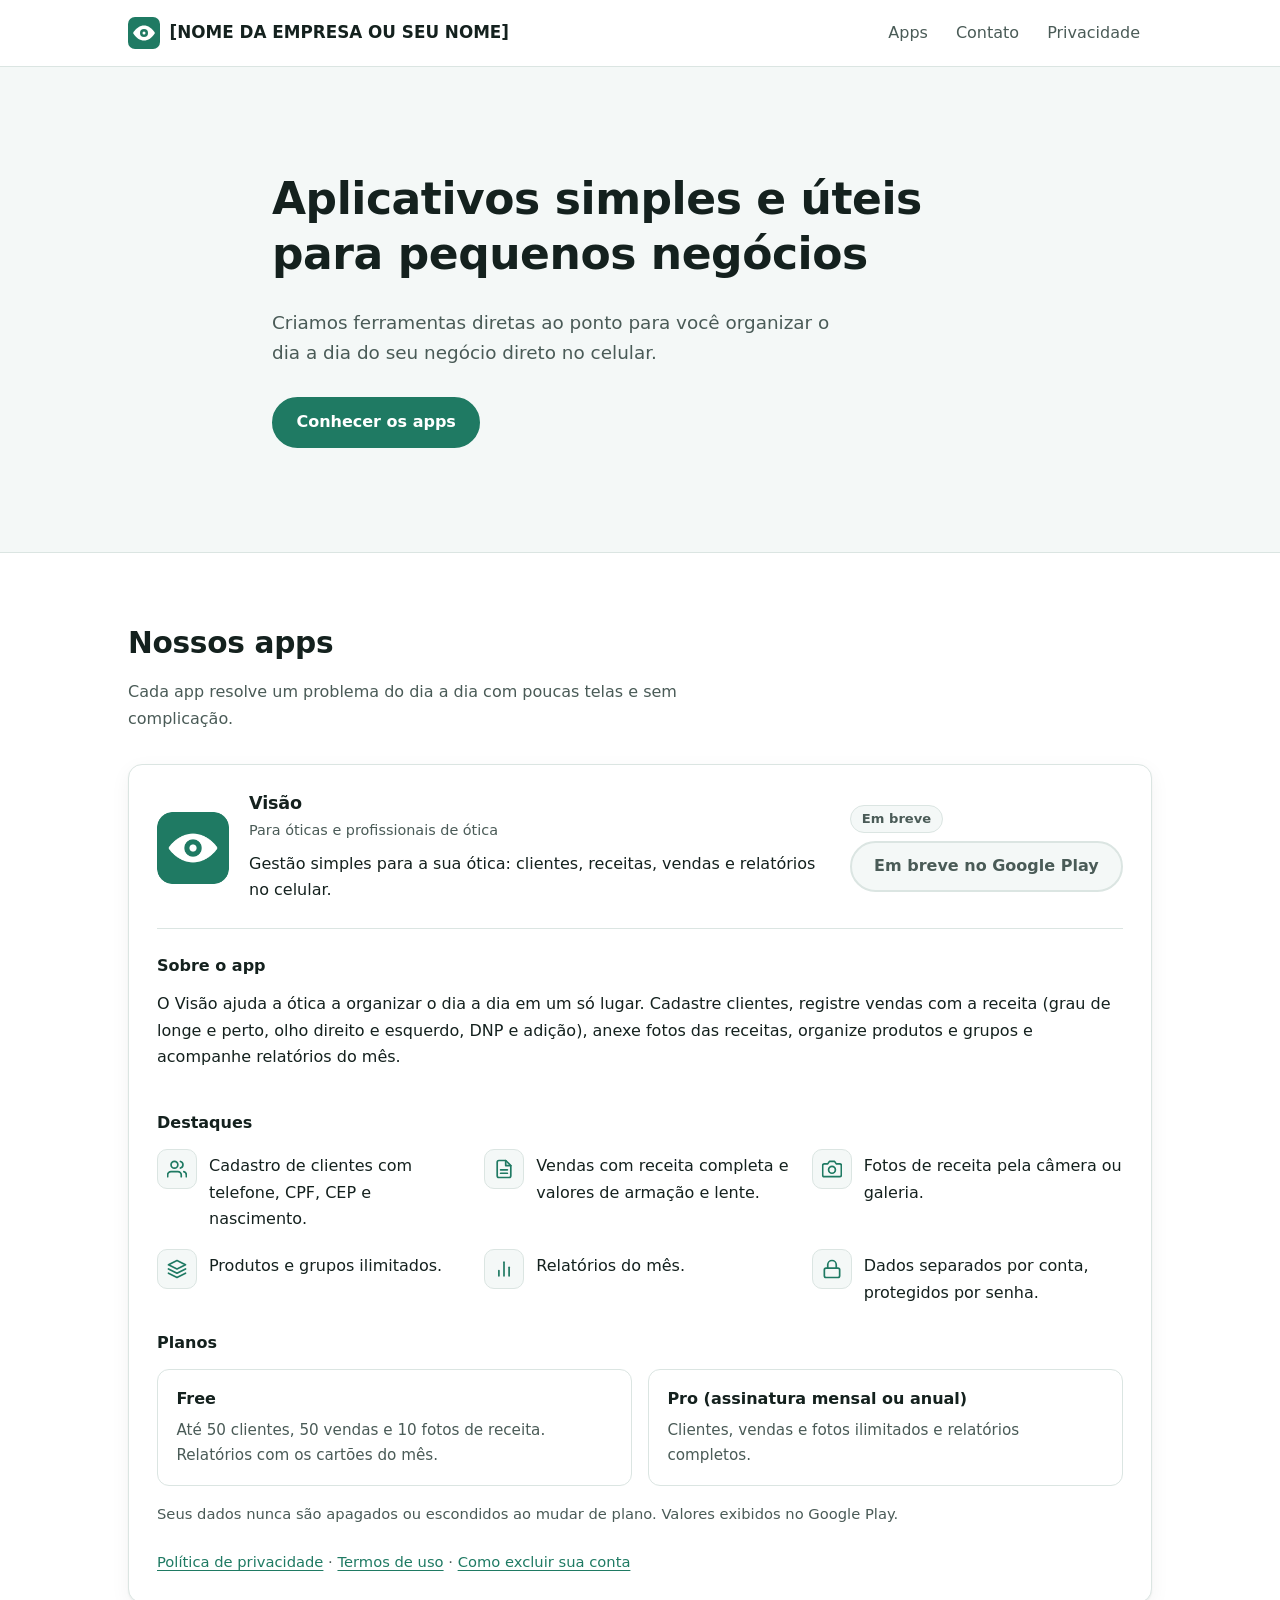
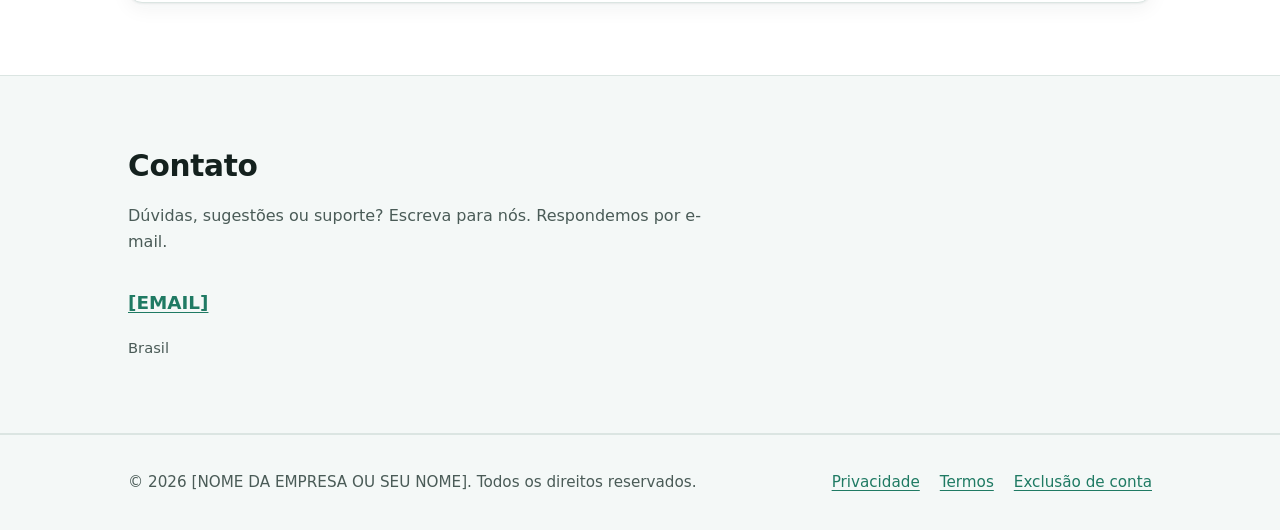
==== index.html @ 9fc9047a "Site inicial do desenvolvedor (GitHub Pages)" ====
<!DOCTYPE html>
<html lang="pt-BR">
<head>
  <meta charset="utf-8">
  <meta name="viewport" content="width=device-width, initial-scale=1">
  <title>[NOME DA EMPRESA OU SEU NOME] – Aplicativos simples e úteis para pequenos negócios</title>
  <meta name="description" content="Aplicativos simples e úteis para pequenos negócios. Conheça o Visão, app de gestão para óticas: clientes, receitas, vendas e relatórios no celular.">
  <meta name="theme-color" content="#1f7a63">
  <link rel="icon" href="img/favicon.svg" type="image/svg+xml">
  <link rel="stylesheet" href="style.css">

  <meta property="og:type" content="website">
  <meta property="og:locale" content="pt_BR">
  <meta property="og:site_name" content="[NOME DA EMPRESA OU SEU NOME]">
  <meta property="og:title" content="[NOME DA EMPRESA OU SEU NOME] – Aplicativos simples e úteis para pequenos negócios">
  <meta property="og:description" content="Conheça o Visão, app de gestão para óticas: clientes, receitas, vendas e relatórios no celular.">
  <!-- Opcional: og:image e og:url exigem URL absoluta (ex.: https://USUARIO.github.io/REPO/img/icone-visao.png).
  <meta property="og:image" content="https://USUARIO.github.io/REPO/img/icone-visao.png">
  <meta property="og:url" content="https://USUARIO.github.io/REPO/">
  -->
</head>
<body>
  <a class="skip-link" href="#conteudo">Ir para o conteúdo</a>

  <header class="site-header">
    <div class="container">
      <a class="brand" href="index.html">
        <img src="img/favicon.svg" alt="" width="32" height="32">
        <span>[NOME DA EMPRESA OU SEU NOME]</span>
      </a>
      <nav class="site-nav" aria-label="Principal">
        <ul>
          <li><a href="#apps">Apps</a></li>
          <li><a href="#contato">Contato</a></li>
          <li><a href="privacy.html">Privacidade</a></li>
        </ul>
      </nav>
    </div>
  </header>

  <main id="conteudo">
    <section class="hero" aria-labelledby="titulo-hero">
      <div class="container">
        <h1 id="titulo-hero">Aplicativos simples e úteis para pequenos negócios</h1>
        <p>Criamos ferramentas diretas ao ponto para você organizar o dia a dia do seu negócio direto no celular.</p>
        <a class="btn" href="#apps">Conhecer os apps</a>
      </div>
    </section>

    <section class="secao" id="apps" aria-labelledby="titulo-apps">
      <div class="container">
        <h2 id="titulo-apps">Nossos apps</h2>
        <p class="secao__intro">Cada app resolve um problema do dia a dia com poucas telas e sem complicação.</p>

        <div class="apps-grid">

          <!-- ============================ APP: VISÃO ============================ -->
          <article class="app-card app-card--destaque" id="visao" aria-labelledby="visao-nome">
            <div class="app-card__topo">
              <img class="app-card__icone" src="img/icone-visao.png" alt="Ícone do app Visão" width="72" height="72">
              <div class="app-card__texto">
                <h3 class="app-card__nome" id="visao-nome">Visão</h3>
                <p class="app-card__publico">Para óticas e profissionais de ótica</p>
                <p class="app-card__curta">Gestão simples para a sua ótica: clientes, receitas, vendas e relatórios no celular.</p>
              </div>
              <div class="app-card__acoes">
                <!-- STATUS: troque "Em breve" por "Disponível" e use o botão ativo abaixo. -->
                <span class="badge">Em breve</span>
                <!-- Botão desabilitado (status "Em breve"): -->
                <button class="btn" type="button" disabled aria-disabled="true">Em breve no Google Play</button>
                <!-- Botão ativo (status "Disponível"): apague o <button> acima e use este, trocando a URL.
                <a class="btn" href="[URL DO GOOGLE PLAY]" rel="noopener">Baixar no Google Play</a>
                -->
              </div>
            </div>

            <!-- Bloco expandido: opcional para outros apps -->
            <div class="app-card__mais">
              <div>
                <h4>Sobre o app</h4>
                <p>O Visão ajuda a ótica a organizar o dia a dia em um só lugar. Cadastre clientes, registre vendas com a receita (grau de longe e perto, olho direito e esquerdo, DNP e adição), anexe fotos das receitas, organize produtos e grupos e acompanhe relatórios do mês.</p>
              </div>

              <div>
                <h4>Destaques</h4>
                <ul class="destaques">
                  <li>
                    <svg class="destaques__icone" viewBox="0 0 24 24" aria-hidden="true"><path d="M17 21v-2a4 4 0 0 0-4-4H5a4 4 0 0 0-4 4v2"/><circle cx="9" cy="7" r="4"/><path d="M23 21v-2a4 4 0 0 0-3-3.87"/><path d="M16 3.13a4 4 0 0 1 0 7.75"/></svg>
                    <span>Cadastro de clientes com telefone, CPF, CEP e nascimento.</span>
                  </li>
                  <li>
                    <svg class="destaques__icone" viewBox="0 0 24 24" aria-hidden="true"><path d="M14 2H6a2 2 0 0 0-2 2v16a2 2 0 0 0 2 2h12a2 2 0 0 0 2-2V8z"/><polyline points="14 2 14 8 20 8"/><line x1="16" y1="13" x2="8" y2="13"/><line x1="16" y1="17" x2="8" y2="17"/></svg>
                    <span>Vendas com receita completa e valores de armação e lente.</span>
                  </li>
                  <li>
                    <svg class="destaques__icone" viewBox="0 0 24 24" aria-hidden="true"><path d="M23 19a2 2 0 0 1-2 2H3a2 2 0 0 1-2-2V8a2 2 0 0 1 2-2h4l2-3h6l2 3h4a2 2 0 0 1 2 2z"/><circle cx="12" cy="13" r="4"/></svg>
                    <span>Fotos de receita pela câmera ou galeria.</span>
                  </li>
                  <li>
                    <svg class="destaques__icone" viewBox="0 0 24 24" aria-hidden="true"><polygon points="12 2 2 7 12 12 22 7 12 2"/><polyline points="2 17 12 22 22 17"/><polyline points="2 12 12 17 22 12"/></svg>
                    <span>Produtos e grupos ilimitados.</span>
                  </li>
                  <li>
                    <svg class="destaques__icone" viewBox="0 0 24 24" aria-hidden="true"><line x1="18" y1="20" x2="18" y2="10"/><line x1="12" y1="20" x2="12" y2="4"/><line x1="6" y1="20" x2="6" y2="14"/></svg>
                    <span>Relatórios do mês.</span>
                  </li>
                  <li>
                    <svg class="destaques__icone" viewBox="0 0 24 24" aria-hidden="true"><rect x="3" y="11" width="18" height="11" rx="2" ry="2"/><path d="M7 11V7a5 5 0 0 1 10 0v4"/></svg>
                    <span>Dados separados por conta, protegidos por senha.</span>
                  </li>
                </ul>
              </div>

              <div>
                <h4>Planos</h4>
                <div class="planos">
                  <div class="plano">
                    <h5>Free</h5>
                    <p>Até 50 clientes, 50 vendas e 10 fotos de receita. Relatórios com os cartões do mês.</p>
                  </div>
                  <div class="plano">
                    <h5>Pro (assinatura mensal ou anual)</h5>
                    <p>Clientes, vendas e fotos ilimitados e relatórios completos.</p>
                  </div>
                </div>
                <p class="nota">Seus dados nunca são apagados ou escondidos ao mudar de plano. Valores exibidos no Google Play.</p>
              </div>

              <p class="nota nota--solta">
                <a href="privacy.html">Política de privacidade</a> ·
                <a href="termos.html">Termos de uso</a> ·
                <a href="excluir-conta.html">Como excluir sua conta</a>
              </p>
            </div>
          </article>
          <!-- ========================== FIM DO APP: VISÃO ========================== -->

          <!-- ======================= MODELO PARA UM NOVO APP =======================
          Copie este bloco para dentro de <div class="apps-grid">, depois do cartão anterior.
          Remova "app-card--destaque" para que ele ocupe meia largura no desktop.
          Troque o id (ex.: "novoapp"), o ícone em img/, os textos e o link do Google Play.

          <article class="app-card" id="novoapp" aria-labelledby="novoapp-nome">
            <div class="app-card__topo">
              <img class="app-card__icone" src="img/icone-novoapp.png" alt="Ícone do app NOME" width="72" height="72">
              <div class="app-card__texto">
                <h3 class="app-card__nome" id="novoapp-nome">NOME DO APP</h3>
                <p class="app-card__publico">Para QUEM</p>
                <p class="app-card__curta">Descrição curta em uma linha.</p>
              </div>
              <div class="app-card__acoes">
                <a class="btn" href="[URL DO GOOGLE PLAY]" rel="noopener">Baixar no Google Play</a>
              </div>
            </div>
          </article>
          ===================================================================== -->

        </div>
      </div>
    </section>

    <section class="secao contato" id="contato" aria-labelledby="titulo-contato">
      <div class="container">
        <h2 id="titulo-contato">Contato</h2>
        <p class="secao__intro">Dúvidas, sugestões ou suporte? Escreva para nós. Respondemos por e-mail.</p>
        <p class="contato__email"><a href="mailto:[EMAIL]">[EMAIL]</a></p>
        <p class="nota">Brasil</p>
      </div>
    </section>
  </main>

  <footer class="site-footer">
    <div class="container">
      <p>&copy; 2026 [NOME DA EMPRESA OU SEU NOME]. Todos os direitos reservados.</p>
      <nav aria-label="Rodapé">
        <ul>
          <li><a href="privacy.html">Privacidade</a></li>
          <li><a href="termos.html">Termos</a></li>
          <li><a href="excluir-conta.html">Exclusão de conta</a></li>
        </ul>
      </nav>
    </div>
  </footer>
</body>
</html>
---- style.css ----
/* ==========================================================================
   Estilos do site. Sem dependências externas. Mobile-first.
   Para trocar a cor principal, altere --cor-principal (e as variantes do
   modo escuro mais abaixo).
   ========================================================================== */

:root {
  color-scheme: light dark;

  --cor-principal: #1f7a63;
  --cor-principal-hover: #17604d;
  --cor-sobre-principal: #ffffff;
  --cor-link: #1f7a63;

  --fundo: #ffffff;
  --fundo-suave: #f4f8f7;
  --superficie: #ffffff;
  --texto: #14211e;
  --texto-suave: #4a5b57;
  --borda: #dbe5e2;
  --destaque-preencher: #fff2b3;
  --texto-preencher: #4a3b00;

  --raio: 14px;
  --sombra: 0 1px 2px rgba(20, 33, 30, 0.06), 0 6px 20px rgba(20, 33, 30, 0.05);
  --largura: 68rem;
  --largura-texto: 46rem;

  --fonte: system-ui, -apple-system, "Segoe UI", Roboto, "Helvetica Neue", Arial,
    "Noto Sans", sans-serif;
}

@media (prefers-color-scheme: dark) {
  :root {
    --cor-principal: #4fc3a1;
    --cor-principal-hover: #70d4b6;
    --cor-sobre-principal: #06231b;
    --cor-link: #6fd3b5;

    --fundo: #0e1513;
    --fundo-suave: #121c19;
    --superficie: #16211e;
    --texto: #e6efec;
    --texto-suave: #a9bab5;
    --borda: #263632;
    --destaque-preencher: #4a3d00;
    --texto-preencher: #ffe9a0;

    --sombra: 0 1px 2px rgba(0, 0, 0, 0.4);
  }
}

/* ---------- Base ---------- */

*,
*::before,
*::after {
  box-sizing: border-box;
}

html {
  scroll-behavior: smooth;
  scroll-padding-top: 1rem;
  -webkit-text-size-adjust: 100%;
}

@media (prefers-reduced-motion: reduce) {
  html {
    scroll-behavior: auto;
  }
  * {
    transition: none !important;
  }
}

body {
  margin: 0;
  font-family: var(--fonte);
  font-size: 1rem;
  line-height: 1.65;
  color: var(--texto);
  background: var(--fundo);
  display: flex;
  flex-direction: column;
  min-height: 100vh;
}

main {
  flex: 1 0 auto;
}

img,
svg {
  max-width: 100%;
  display: block;
}

h1,
h2,
h3 {
  line-height: 1.25;
  margin: 0 0 0.6em;
  letter-spacing: -0.01em;
}

h1 {
  font-size: clamp(1.75rem, 5vw + 0.5rem, 2.75rem);
}

h2 {
  font-size: clamp(1.35rem, 2.5vw + 0.8rem, 1.85rem);
}

h3 {
  font-size: 1.1rem;
}

p {
  margin: 0 0 1em;
}

a {
  color: var(--cor-link);
  text-underline-offset: 0.18em;
}

a:hover {
  text-decoration-thickness: 2px;
}

:focus-visible {
  outline: 3px solid var(--cor-principal);
  outline-offset: 3px;
  border-radius: 4px;
}

.skip-link {
  position: absolute;
  left: 0.5rem;
  top: -4rem;
  background: var(--cor-principal);
  color: var(--cor-sobre-principal);
  padding: 0.6rem 1rem;
  border-radius: 8px;
  z-index: 10;
  font-weight: 600;
}

.skip-link:focus {
  top: 0.5rem;
}

.container {
  width: 100%;
  max-width: var(--largura);
  margin-inline: auto;
  padding-inline: 1.25rem;
}

.container--texto {
  max-width: var(--largura-texto);
}

/* Marcadores de campos a preencher (remova ao finalizar) */
mark.preencher {
  background: var(--destaque-preencher);
  color: var(--texto-preencher);
  padding: 0 0.25em;
  border-radius: 4px;
}

/* ---------- Cabeçalho ---------- */

.site-header {
  border-bottom: 1px solid var(--borda);
  background: var(--fundo);
}

.site-header .container {
  display: flex;
  flex-wrap: wrap;
  align-items: center;
  justify-content: space-between;
  gap: 0.25rem 1.5rem;
  padding-block: 0.75rem;
}

.brand {
  display: inline-flex;
  align-items: center;
  gap: 0.6rem;
  font-weight: 700;
  font-size: 1.05rem;
  color: var(--texto);
  text-decoration: none;
  overflow-wrap: anywhere;
}

.brand img {
  width: 2rem;
  height: 2rem;
  flex: none;
}

.site-nav ul {
  display: flex;
  flex-wrap: wrap;
  gap: 0.25rem;
  list-style: none;
  margin: 0;
  padding: 0;
}

.site-nav a {
  display: inline-block;
  padding: 0.5rem 0.75rem;
  border-radius: 8px;
  color: var(--texto-suave);
  text-decoration: none;
  font-weight: 500;
}

.site-nav a:hover,
.site-nav a[aria-current="page"] {
  color: var(--texto);
  background: var(--fundo-suave);
}

/* ---------- Botões ---------- */

.btn {
  display: inline-flex;
  align-items: center;
  justify-content: center;
  gap: 0.5rem;
  min-height: 2.9rem;
  padding: 0.65rem 1.4rem;
  border: 2px solid var(--cor-principal);
  border-radius: 999px;
  background: var(--cor-principal);
  color: var(--cor-sobre-principal);
  font: inherit;
  font-weight: 600;
  text-decoration: none;
  cursor: pointer;
  transition: background-color 0.15s, border-color 0.15s;
}

.btn:hover {
  background: var(--cor-principal-hover);
  border-color: var(--cor-principal-hover);
}

.btn--secundario {
  background: transparent;
  color: var(--cor-link);
}

.btn--secundario:hover {
  background: var(--fundo-suave);
  color: var(--cor-link);
}

.btn[aria-disabled="true"],
.btn:disabled {
  background: var(--fundo-suave);
  border-color: var(--borda);
  color: var(--texto-suave);
  cursor: not-allowed;
}

.btn[aria-disabled="true"]:hover,
.btn:disabled:hover {
  background: var(--fundo-suave);
  border-color: var(--borda);
}

/* ---------- Hero ---------- */

.hero {
  background: var(--fundo-suave);
  border-bottom: 1px solid var(--borda);
  padding-block: clamp(3rem, 10vw, 6.5rem);
}

.hero .container {
  max-width: 50rem;
}

.hero p {
  font-size: 1.15rem;
  color: var(--texto-suave);
  max-width: 36rem;
  margin-bottom: 1.75rem;
}

/* ---------- Seções ---------- */

.secao {
  padding-block: clamp(2.5rem, 7vw, 4.5rem);
}

.secao__intro {
  color: var(--texto-suave);
  max-width: 38rem;
  margin-bottom: 2rem;
}

/* ---------- Cartões de apps ---------- */
/* Para adicionar outro app: duplique o bloco <article class="app-card">
   (há um modelo comentado em index.html). */

.apps-grid {
  display: grid;
  gap: 1.5rem;
  grid-template-columns: 1fr;
}

.app-card {
  background: var(--superficie);
  border: 1px solid var(--borda);
  border-radius: var(--raio);
  box-shadow: var(--sombra);
  padding: 1.25rem;
  display: flex;
  flex-direction: column;
  gap: 1.5rem;
}

.app-card--destaque {
  grid-column: 1 / -1;
}

.app-card__topo {
  display: flex;
  flex-direction: column;
  gap: 1rem;
}

.app-card__icone {
  width: 4.5rem;
  height: 4.5rem;
  border-radius: 20%;
  flex: none;
}

.app-card__nome {
  margin-bottom: 0.25rem;
}

.app-card__publico {
  margin: 0 0 0.5rem;
  font-size: 0.9rem;
  color: var(--texto-suave);
}

.app-card__curta {
  margin: 0;
}

.app-card__acoes {
  display: flex;
  flex-direction: column;
  align-items: stretch;
  gap: 0.5rem;
}

.badge {
  display: inline-block;
  align-self: flex-start;
  padding: 0.15rem 0.7rem;
  border-radius: 999px;
  border: 1px solid var(--borda);
  background: var(--fundo-suave);
  color: var(--texto-suave);
  font-size: 0.82rem;
  font-weight: 600;
}

.badge--ok {
  border-color: var(--cor-principal);
  color: var(--cor-link);
}

.app-card__mais {
  border-top: 1px solid var(--borda);
  padding-top: 1.5rem;
  display: grid;
  gap: 1.5rem;
}

.app-card__mais h4 {
  margin: 0 0 0.75rem;
  font-size: 1rem;
}

.destaques {
  list-style: none;
  margin: 0;
  padding: 0;
  display: grid;
  gap: 1rem;
  grid-template-columns: 1fr;
}

.destaques li {
  display: flex;
  gap: 0.75rem;
  align-items: flex-start;
}

.destaques__icone {
  flex: none;
  width: 2.5rem;
  height: 2.5rem;
  padding: 0.55rem;
  border-radius: 10px;
  background: var(--fundo-suave);
  border: 1px solid var(--borda);
  color: var(--cor-link);
  fill: none;
  stroke: currentColor;
  stroke-width: 2;
  stroke-linecap: round;
  stroke-linejoin: round;
}

.destaques span:last-child {
  padding-top: 0.3rem;
}

.planos {
  display: grid;
  gap: 1rem;
  grid-template-columns: 1fr;
}

.plano {
  border: 1px solid var(--borda);
  border-radius: 12px;
  padding: 1rem 1.15rem;
  background: var(--fundo);
}

.plano h5 {
  margin: 0 0 0.4rem;
  font-size: 1rem;
}

.plano p {
  margin: 0;
  color: var(--texto-suave);
  font-size: 0.95rem;
}

.nota {
  font-size: 0.92rem;
  color: var(--texto-suave);
  margin: 1rem 0 0;
}

.nota--solta {
  margin: 0;
}

/* ---------- Contato ---------- */

.contato {
  background: var(--fundo-suave);
  border-block: 1px solid var(--borda);
}

.contato__email {
  font-size: 1.15rem;
  font-weight: 600;
  overflow-wrap: anywhere;
}

/* ---------- Páginas de texto (privacidade, termos, exclusão) ---------- */

.pagina {
  padding-block: clamp(2rem, 6vw, 3.5rem);
}

.pagina h1 {
  margin-bottom: 0.4rem;
}

.pagina .meta {
  color: var(--texto-suave);
  margin-bottom: 2rem;
}

.pagina h2 {
  margin-top: 2.25rem;
  padding-top: 0.25rem;
}

.pagina ul,
.pagina ol {
  padding-left: 1.4rem;
  margin: 0 0 1em;
}

.pagina li {
  margin-bottom: 0.4em;
}

.pagina li > ul {
  margin-top: 0.4em;
}

.resumo,
.aviso {
  border: 1px solid var(--borda);
  border-left: 4px solid var(--cor-principal);
  background: var(--fundo-suave);
  border-radius: 10px;
  padding: 1rem 1.15rem;
  margin: 1.5rem 0;
}

.resumo > :last-child,
.aviso > :last-child {
  margin-bottom: 0;
}

.aviso--atencao {
  border-left-color: #c58a00;
}

.indice {
  border: 1px solid var(--borda);
  border-radius: 10px;
  padding: 1rem 1.15rem;
  margin: 1.5rem 0 0;
}

.indice summary {
  cursor: pointer;
  font-weight: 600;
}

.indice ol {
  margin: 0.75rem 0 0;
}

.passos {
  list-style: none;
  counter-reset: passo;
  padding: 0 !important;
  margin: 1.25rem 0;
}

.passos li {
  counter-increment: passo;
  position: relative;
  padding: 0.7rem 1rem 0.7rem 3.4rem;
  margin: 0 0 0.6rem;
  border: 1px solid var(--borda);
  border-radius: 12px;
  background: var(--superficie);
}

.passos li::before {
  content: counter(passo);
  position: absolute;
  left: 0.9rem;
  top: 50%;
  transform: translateY(-50%);
  width: 1.7rem;
  height: 1.7rem;
  border-radius: 50%;
  background: var(--cor-principal);
  color: var(--cor-sobre-principal);
  font-weight: 700;
  font-size: 0.9rem;
  display: grid;
  place-items: center;
}

.tabela-wrap {
  overflow-x: auto;
  margin: 1rem 0 1.5rem;
  border: 1px solid var(--borda);
  border-radius: 10px;
}

.tabela-wrap table {
  width: 100%;
  min-width: 36rem;
  border-collapse: collapse;
  font-size: 0.95rem;
}

.tabela-wrap th,
.tabela-wrap td {
  text-align: left;
  vertical-align: top;
  padding: 0.7rem 0.85rem;
  border-bottom: 1px solid var(--borda);
}

.tabela-wrap tr:last-child td {
  border-bottom: 0;
}

.tabela-wrap th {
  background: var(--fundo-suave);
  font-weight: 600;
}

/* ---------- Rodapé ---------- */

.site-footer {
  border-top: 1px solid var(--borda);
  background: var(--fundo-suave);
  padding-block: 2rem;
  color: var(--texto-suave);
  font-size: 0.95rem;
}

.site-footer .container {
  display: flex;
  flex-direction: column;
  gap: 1rem;
}

.site-footer ul {
  display: flex;
  flex-wrap: wrap;
  gap: 0.25rem 1.25rem;
  list-style: none;
  margin: 0;
  padding: 0;
}

.site-footer a {
  display: inline-block;
  padding-block: 0.2rem;
}

.site-footer p {
  margin: 0;
}

/* ---------- Telas maiores ---------- */

@media (min-width: 40rem) {
  .container {
    padding-inline: 2rem;
  }

  .app-card {
    padding: 1.75rem;
  }

  .app-card__topo {
    flex-direction: row;
    align-items: center;
    gap: 1.25rem;
  }

  .app-card__topo .app-card__texto {
    flex: 1;
  }

  .app-card__acoes {
    flex-direction: column;
    align-items: flex-end;
    flex: none;
  }

  .destaques {
    grid-template-columns: repeat(2, 1fr);
  }

  .planos {
    grid-template-columns: repeat(2, 1fr);
  }

  .site-footer .container {
    flex-direction: row;
    justify-content: space-between;
    align-items: center;
  }
}

@media (min-width: 60rem) {
  .apps-grid {
    grid-template-columns: repeat(2, 1fr);
  }

  .destaques {
    grid-template-columns: repeat(3, 1fr);
  }
}
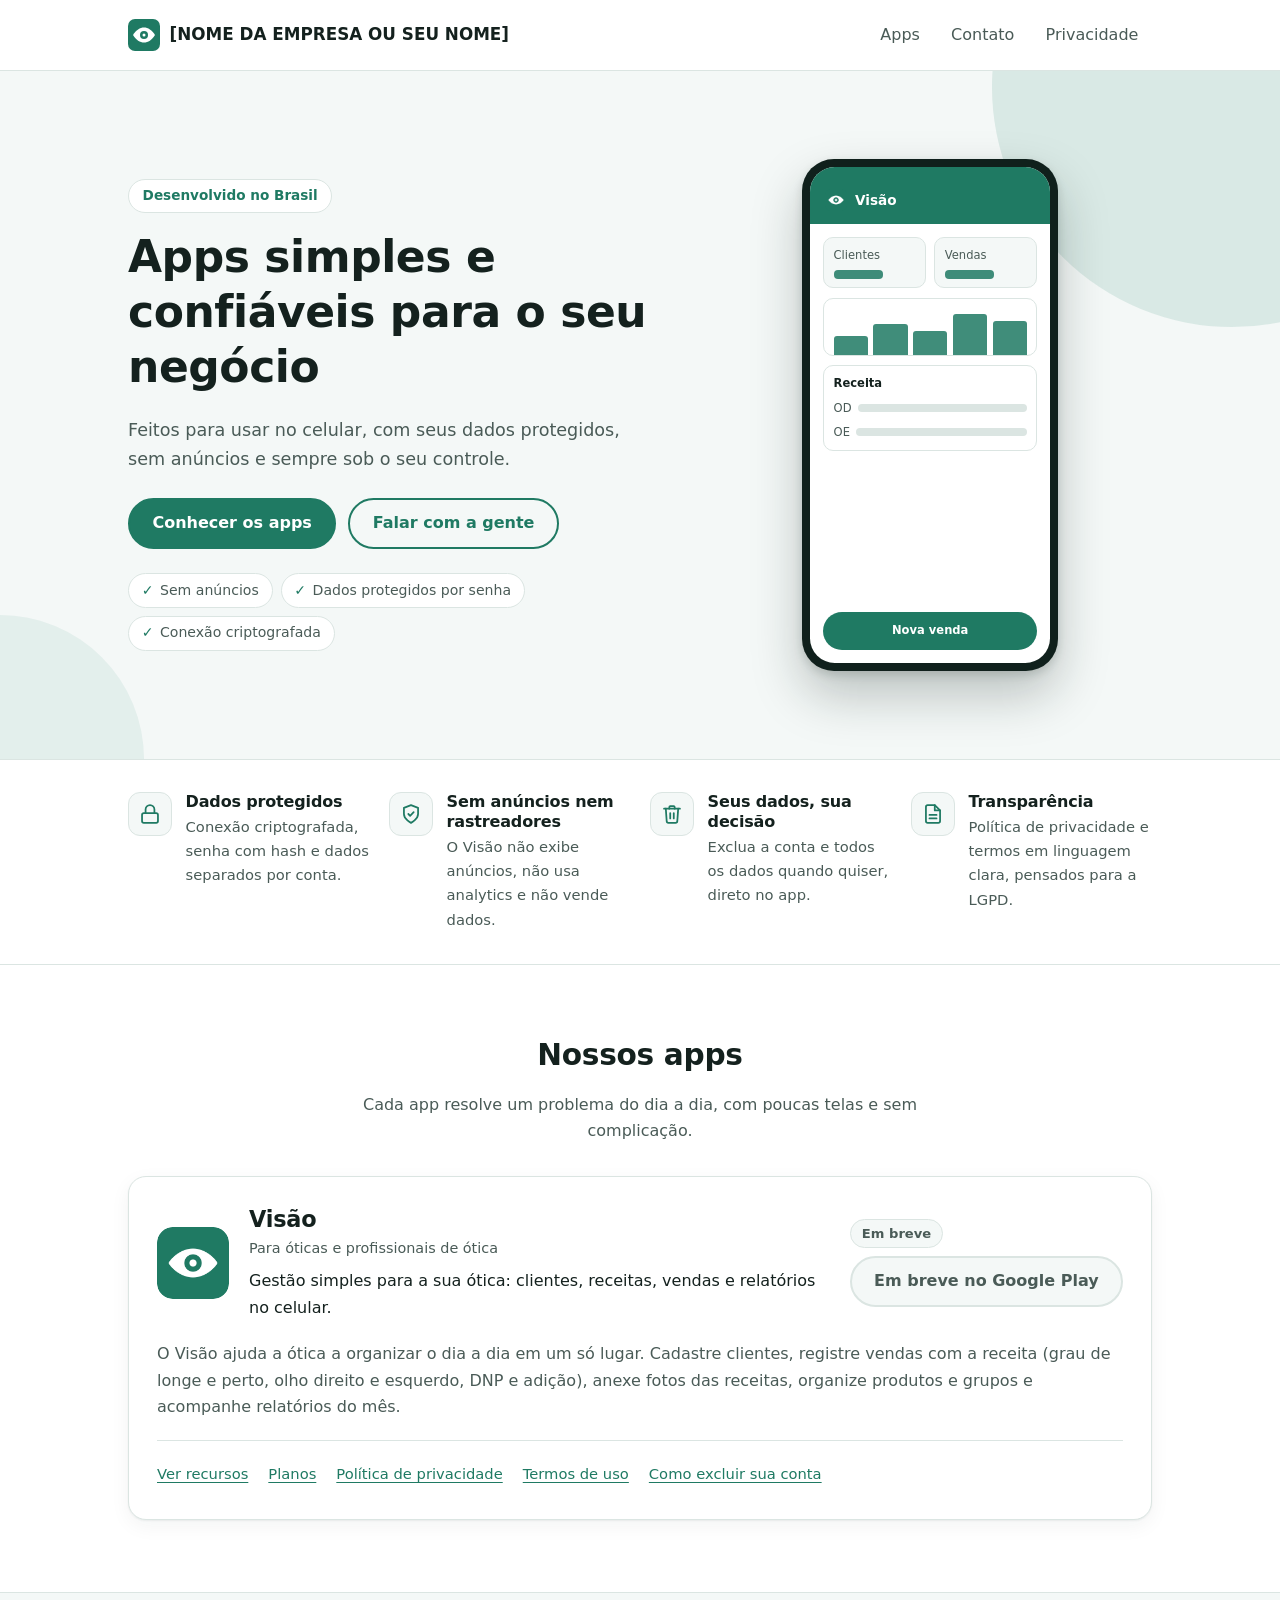
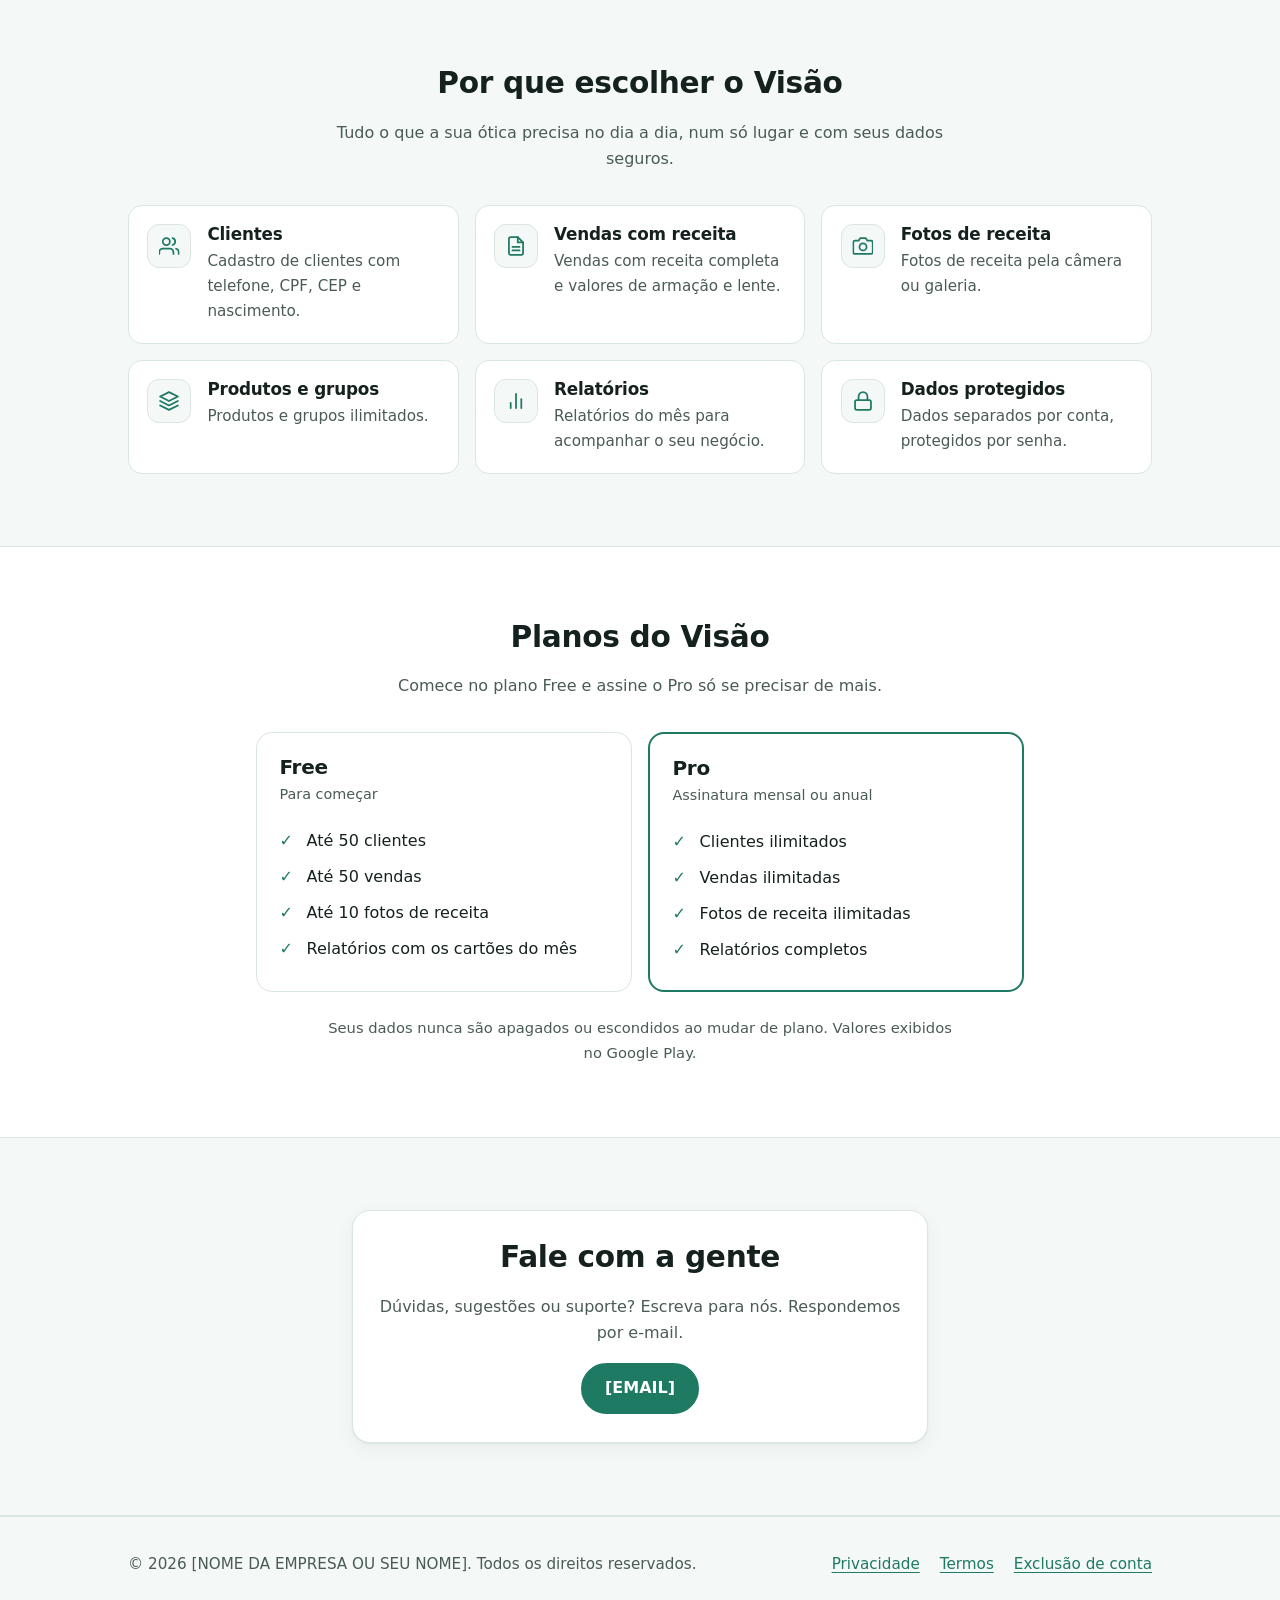
==== commit f208e28d: "Redesenha a landing page: foco em confiança e mobile" ====
--- a/index.html
+++ b/index.html
@@ -3,8 +3,8 @@
 <head>
   <meta charset="utf-8">
   <meta name="viewport" content="width=device-width, initial-scale=1">
-  <title>[NOME DA EMPRESA OU SEU NOME] – Aplicativos simples e úteis para pequenos negócios</title>
-  <meta name="description" content="Aplicativos simples e úteis para pequenos negócios. Conheça o Visão, app de gestão para óticas: clientes, receitas, vendas e relatórios no celular.">
+  <title>[NOME DA EMPRESA OU SEU NOME] – Apps simples e confiáveis para o seu negócio</title>
+  <meta name="description" content="Apps simples, seguros e sem anúncios para o seu negócio. Conheça o Visão, app de gestão para óticas: clientes, receitas, vendas e relatórios no celular.">
   <meta name="theme-color" content="#1f7a63">
   <link rel="icon" href="img/favicon.svg" type="image/svg+xml">
   <link rel="stylesheet" href="style.css">
@@ -12,7 +12,7 @@
   <meta property="og:type" content="website">
   <meta property="og:locale" content="pt_BR">
   <meta property="og:site_name" content="[NOME DA EMPRESA OU SEU NOME]">
-  <meta property="og:title" content="[NOME DA EMPRESA OU SEU NOME] – Aplicativos simples e úteis para pequenos negócios">
+  <meta property="og:title" content="[NOME DA EMPRESA OU SEU NOME] – Apps simples e confiáveis para o seu negócio">
   <meta property="og:description" content="Conheça o Visão, app de gestão para óticas: clientes, receitas, vendas e relatórios no celular.">
   <!-- Opcional: og:image e og:url exigem URL absoluta (ex.: https://USUARIO.github.io/REPO/img/icone-visao.png).
   <meta property="og:image" content="https://USUARIO.github.io/REPO/img/icone-visao.png">
@@ -39,18 +39,95 @@
   </header>
 
   <main id="conteudo">
+
+    <!-- ================================ HERO ================================ -->
     <section class="hero" aria-labelledby="titulo-hero">
       <div class="container">
-        <h1 id="titulo-hero">Aplicativos simples e úteis para pequenos negócios</h1>
-        <p>Criamos ferramentas diretas ao ponto para você organizar o dia a dia do seu negócio direto no celular.</p>
-        <a class="btn" href="#apps">Conhecer os apps</a>
-      </div>
-    </section>
-
+        <div class="hero__texto">
+          <p class="eyebrow">Desenvolvido no Brasil</p>
+          <h1 id="titulo-hero">Apps simples e confiáveis para o seu negócio</h1>
+          <p class="hero__lead">Feitos para usar no celular, com seus dados protegidos, sem anúncios e sempre sob o seu controle.</p>
+          <div class="hero__acoes">
+            <a class="btn" href="#apps">Conhecer os apps</a>
+            <a class="btn btn--secundario" href="#contato">Falar com a gente</a>
+          </div>
+          <ul class="chips" aria-label="Nossos compromissos">
+            <li>Sem anúncios</li>
+            <li>Dados protegidos por senha</li>
+            <li>Conexão criptografada</li>
+          </ul>
+        </div>
+
+        <!-- Ilustração do app feita só com HTML/CSS (sem imagens externas) -->
+        <div class="phone" role="img" aria-label="Ilustração da tela do app Visão, com clientes, gráfico de vendas e receita">
+          <div class="phone__tela" aria-hidden="true">
+            <div class="phone__topo">
+              <img src="img/icone-visao.png" alt="" width="22" height="22">
+              <span>Visão</span>
+            </div>
+            <div class="phone__corpo">
+              <div class="mini-cards">
+                <div class="mini-card">Clientes<strong></strong></div>
+                <div class="mini-card">Vendas<strong></strong></div>
+              </div>
+              <div class="grafico"><span></span><span></span><span></span><span></span><span></span></div>
+              <div class="receita-mini">
+                <p>Receita</p>
+                <div>OD</div>
+                <div>OE</div>
+              </div>
+              <div class="phone__botao">Nova venda</div>
+            </div>
+          </div>
+        </div>
+      </div>
+    </section>
+
+    <!-- ========================== COMPROMISSOS (CONFIANÇA) ========================== -->
+    <!-- REVISAR: confirmar cada afirmação abaixo antes de publicar (devem bater com a política de privacidade). -->
+    <section class="confianca" aria-labelledby="titulo-confianca">
+      <div class="container">
+        <h2 class="sr-only" id="titulo-confianca">Nosso compromisso com a sua confiança</h2>
+        <ul class="confianca__lista">
+          <li class="confianca__item">
+            <svg class="icone" viewBox="0 0 24 24" aria-hidden="true"><rect x="3" y="11" width="18" height="11" rx="2" ry="2"/><path d="M7 11V7a5 5 0 0 1 10 0v4"/></svg>
+            <div>
+              <h3>Dados protegidos</h3>
+              <p>Conexão criptografada, senha com hash e dados separados por conta.</p>
+            </div>
+          </li>
+          <li class="confianca__item">
+            <svg class="icone" viewBox="0 0 24 24" aria-hidden="true"><path d="M12 22s8-4 8-10V5l-8-3-8 3v7c0 6 8 10 8 10z"/><polyline points="9 12 11 14 15 10"/></svg>
+            <div>
+              <h3>Sem anúncios nem rastreadores</h3>
+              <p>O Visão não exibe anúncios, não usa analytics e não vende dados.</p>
+            </div>
+          </li>
+          <li class="confianca__item">
+            <svg class="icone" viewBox="0 0 24 24" aria-hidden="true"><polyline points="3 6 5 6 21 6"/><path d="M19 6l-1 14a2 2 0 0 1-2 2H8a2 2 0 0 1-2-2L5 6"/><path d="M10 11v6"/><path d="M14 11v6"/><path d="M9 6V4a1 1 0 0 1 1-1h4a1 1 0 0 1 1 1v2"/></svg>
+            <div>
+              <h3>Seus dados, sua decisão</h3>
+              <p>Exclua a conta e todos os dados quando quiser, direto no app.</p>
+            </div>
+          </li>
+          <li class="confianca__item">
+            <svg class="icone" viewBox="0 0 24 24" aria-hidden="true"><path d="M14 2H6a2 2 0 0 0-2 2v16a2 2 0 0 0 2 2h12a2 2 0 0 0 2-2V8z"/><polyline points="14 2 14 8 20 8"/><line x1="16" y1="13" x2="8" y2="13"/><line x1="16" y1="17" x2="8" y2="17"/></svg>
+            <div>
+              <h3>Transparência</h3>
+              <p>Política de privacidade e termos em linguagem clara, pensados para a LGPD.</p>
+            </div>
+          </li>
+        </ul>
+      </div>
+    </section>
+
+    <!-- ================================ APPS ================================ -->
     <section class="secao" id="apps" aria-labelledby="titulo-apps">
       <div class="container">
-        <h2 id="titulo-apps">Nossos apps</h2>
-        <p class="secao__intro">Cada app resolve um problema do dia a dia com poucas telas e sem complicação.</p>
+        <div class="secao__cab">
+          <h2 id="titulo-apps">Nossos apps</h2>
+          <p class="secao__intro">Cada app resolve um problema do dia a dia, com poucas telas e sem complicação.</p>
+        </div>
 
         <div class="apps-grid">
 
@@ -74,64 +151,15 @@
               </div>
             </div>
 
-            <!-- Bloco expandido: opcional para outros apps -->
-            <div class="app-card__mais">
-              <div>
-                <h4>Sobre o app</h4>
-                <p>O Visão ajuda a ótica a organizar o dia a dia em um só lugar. Cadastre clientes, registre vendas com a receita (grau de longe e perto, olho direito e esquerdo, DNP e adição), anexe fotos das receitas, organize produtos e grupos e acompanhe relatórios do mês.</p>
-              </div>
-
-              <div>
-                <h4>Destaques</h4>
-                <ul class="destaques">
-                  <li>
-                    <svg class="destaques__icone" viewBox="0 0 24 24" aria-hidden="true"><path d="M17 21v-2a4 4 0 0 0-4-4H5a4 4 0 0 0-4 4v2"/><circle cx="9" cy="7" r="4"/><path d="M23 21v-2a4 4 0 0 0-3-3.87"/><path d="M16 3.13a4 4 0 0 1 0 7.75"/></svg>
-                    <span>Cadastro de clientes com telefone, CPF, CEP e nascimento.</span>
-                  </li>
-                  <li>
-                    <svg class="destaques__icone" viewBox="0 0 24 24" aria-hidden="true"><path d="M14 2H6a2 2 0 0 0-2 2v16a2 2 0 0 0 2 2h12a2 2 0 0 0 2-2V8z"/><polyline points="14 2 14 8 20 8"/><line x1="16" y1="13" x2="8" y2="13"/><line x1="16" y1="17" x2="8" y2="17"/></svg>
-                    <span>Vendas com receita completa e valores de armação e lente.</span>
-                  </li>
-                  <li>
-                    <svg class="destaques__icone" viewBox="0 0 24 24" aria-hidden="true"><path d="M23 19a2 2 0 0 1-2 2H3a2 2 0 0 1-2-2V8a2 2 0 0 1 2-2h4l2-3h6l2 3h4a2 2 0 0 1 2 2z"/><circle cx="12" cy="13" r="4"/></svg>
-                    <span>Fotos de receita pela câmera ou galeria.</span>
-                  </li>
-                  <li>
-                    <svg class="destaques__icone" viewBox="0 0 24 24" aria-hidden="true"><polygon points="12 2 2 7 12 12 22 7 12 2"/><polyline points="2 17 12 22 22 17"/><polyline points="2 12 12 17 22 12"/></svg>
-                    <span>Produtos e grupos ilimitados.</span>
-                  </li>
-                  <li>
-                    <svg class="destaques__icone" viewBox="0 0 24 24" aria-hidden="true"><line x1="18" y1="20" x2="18" y2="10"/><line x1="12" y1="20" x2="12" y2="4"/><line x1="6" y1="20" x2="6" y2="14"/></svg>
-                    <span>Relatórios do mês.</span>
-                  </li>
-                  <li>
-                    <svg class="destaques__icone" viewBox="0 0 24 24" aria-hidden="true"><rect x="3" y="11" width="18" height="11" rx="2" ry="2"/><path d="M7 11V7a5 5 0 0 1 10 0v4"/></svg>
-                    <span>Dados separados por conta, protegidos por senha.</span>
-                  </li>
-                </ul>
-              </div>
-
-              <div>
-                <h4>Planos</h4>
-                <div class="planos">
-                  <div class="plano">
-                    <h5>Free</h5>
-                    <p>Até 50 clientes, 50 vendas e 10 fotos de receita. Relatórios com os cartões do mês.</p>
-                  </div>
-                  <div class="plano">
-                    <h5>Pro (assinatura mensal ou anual)</h5>
-                    <p>Clientes, vendas e fotos ilimitados e relatórios completos.</p>
-                  </div>
-                </div>
-                <p class="nota">Seus dados nunca são apagados ou escondidos ao mudar de plano. Valores exibidos no Google Play.</p>
-              </div>
-
-              <p class="nota nota--solta">
-                <a href="privacy.html">Política de privacidade</a> ·
-                <a href="termos.html">Termos de uso</a> ·
-                <a href="excluir-conta.html">Como excluir sua conta</a>
-              </p>
-            </div>
+            <p class="app-card__longa">O Visão ajuda a ótica a organizar o dia a dia em um só lugar. Cadastre clientes, registre vendas com a receita (grau de longe e perto, olho direito e esquerdo, DNP e adição), anexe fotos das receitas, organize produtos e grupos e acompanhe relatórios do mês.</p>
+
+            <p class="app-card__links">
+              <a href="#visao-recursos">Ver recursos</a>
+              <a href="#planos">Planos</a>
+              <a href="privacy.html">Política de privacidade</a>
+              <a href="termos.html">Termos de uso</a>
+              <a href="excluir-conta.html">Como excluir sua conta</a>
+            </p>
           </article>
           <!-- ========================== FIM DO APP: VISÃO ========================== -->
 
@@ -159,12 +187,103 @@
       </div>
     </section>
 
-    <section class="secao contato" id="contato" aria-labelledby="titulo-contato">
-      <div class="container">
-        <h2 id="titulo-contato">Contato</h2>
-        <p class="secao__intro">Dúvidas, sugestões ou suporte? Escreva para nós. Respondemos por e-mail.</p>
-        <p class="contato__email"><a href="mailto:[EMAIL]">[EMAIL]</a></p>
-        <p class="nota">Brasil</p>
+    <!-- ===================== RECURSOS DO VISÃO ===================== -->
+    <section class="secao secao--suave" id="visao-recursos" aria-labelledby="titulo-recursos">
+      <div class="container">
+        <div class="secao__cab">
+          <h2 id="titulo-recursos">Por que escolher o Visão</h2>
+          <p class="secao__intro">Tudo o que a sua ótica precisa no dia a dia, num só lugar e com seus dados seguros.</p>
+        </div>
+
+        <ul class="recursos">
+          <li class="recurso">
+            <svg class="icone" viewBox="0 0 24 24" aria-hidden="true"><path d="M17 21v-2a4 4 0 0 0-4-4H5a4 4 0 0 0-4 4v2"/><circle cx="9" cy="7" r="4"/><path d="M23 21v-2a4 4 0 0 0-3-3.87"/><path d="M16 3.13a4 4 0 0 1 0 7.75"/></svg>
+            <div>
+              <h3>Clientes</h3>
+              <p>Cadastro de clientes com telefone, CPF, CEP e nascimento.</p>
+            </div>
+          </li>
+          <li class="recurso">
+            <svg class="icone" viewBox="0 0 24 24" aria-hidden="true"><path d="M14 2H6a2 2 0 0 0-2 2v16a2 2 0 0 0 2 2h12a2 2 0 0 0 2-2V8z"/><polyline points="14 2 14 8 20 8"/><line x1="16" y1="13" x2="8" y2="13"/><line x1="16" y1="17" x2="8" y2="17"/></svg>
+            <div>
+              <h3>Vendas com receita</h3>
+              <p>Vendas com receita completa e valores de armação e lente.</p>
+            </div>
+          </li>
+          <li class="recurso">
+            <svg class="icone" viewBox="0 0 24 24" aria-hidden="true"><path d="M23 19a2 2 0 0 1-2 2H3a2 2 0 0 1-2-2V8a2 2 0 0 1 2-2h4l2-3h6l2 3h4a2 2 0 0 1 2 2z"/><circle cx="12" cy="13" r="4"/></svg>
+            <div>
+              <h3>Fotos de receita</h3>
+              <p>Fotos de receita pela câmera ou galeria.</p>
+            </div>
+          </li>
+          <li class="recurso">
+            <svg class="icone" viewBox="0 0 24 24" aria-hidden="true"><polygon points="12 2 2 7 12 12 22 7 12 2"/><polyline points="2 17 12 22 22 17"/><polyline points="2 12 12 17 22 12"/></svg>
+            <div>
+              <h3>Produtos e grupos</h3>
+              <p>Produtos e grupos ilimitados.</p>
+            </div>
+          </li>
+          <li class="recurso">
+            <svg class="icone" viewBox="0 0 24 24" aria-hidden="true"><line x1="18" y1="20" x2="18" y2="10"/><line x1="12" y1="20" x2="12" y2="4"/><line x1="6" y1="20" x2="6" y2="14"/></svg>
+            <div>
+              <h3>Relatórios</h3>
+              <p>Relatórios do mês para acompanhar o seu negócio.</p>
+            </div>
+          </li>
+          <li class="recurso">
+            <svg class="icone" viewBox="0 0 24 24" aria-hidden="true"><rect x="3" y="11" width="18" height="11" rx="2" ry="2"/><path d="M7 11V7a5 5 0 0 1 10 0v4"/></svg>
+            <div>
+              <h3>Dados protegidos</h3>
+              <p>Dados separados por conta, protegidos por senha.</p>
+            </div>
+          </li>
+        </ul>
+      </div>
+    </section>
+
+    <!-- ================================ PLANOS ================================ -->
+    <section class="secao" id="planos" aria-labelledby="titulo-planos">
+      <div class="container">
+        <div class="secao__cab">
+          <h2 id="titulo-planos">Planos do Visão</h2>
+          <p class="secao__intro">Comece no plano Free e assine o Pro só se precisar de mais.</p>
+        </div>
+
+        <div class="planos">
+          <div class="plano">
+            <h3>Free</h3>
+            <p class="plano__sub">Para começar</p>
+            <ul class="plano__lista">
+              <li>Até 50 clientes</li>
+              <li>Até 50 vendas</li>
+              <li>Até 10 fotos de receita</li>
+              <li>Relatórios com os cartões do mês</li>
+            </ul>
+          </div>
+          <div class="plano plano--pro">
+            <h3>Pro</h3>
+            <p class="plano__sub">Assinatura mensal ou anual</p>
+            <ul class="plano__lista">
+              <li>Clientes ilimitados</li>
+              <li>Vendas ilimitadas</li>
+              <li>Fotos de receita ilimitadas</li>
+              <li>Relatórios completos</li>
+            </ul>
+          </div>
+        </div>
+        <p class="nota nota--centro">Seus dados nunca são apagados ou escondidos ao mudar de plano. Valores exibidos no Google Play.</p>
+      </div>
+    </section>
+
+    <!-- ================================ CONTATO ================================ -->
+    <section class="secao secao--suave" id="contato" aria-labelledby="titulo-contato">
+      <div class="container">
+        <div class="contato__caixa">
+          <h2 id="titulo-contato">Fale com a gente</h2>
+          <p>Dúvidas, sugestões ou suporte? Escreva para nós. Respondemos por e-mail.</p>
+          <a class="btn" href="mailto:[EMAIL]">[EMAIL]</a>
+        </div>
       </div>
     </section>
   </main>
--- a/style.css
+++ b/style.css
@@ -60,7 +60,7 @@
 
 html {
   scroll-behavior: smooth;
-  scroll-padding-top: 1rem;
+  scroll-padding-top: 7rem;
   -webkit-text-size-adjust: 100%;
 }
 
@@ -142,12 +142,24 @@
   color: var(--cor-sobre-principal);
   padding: 0.6rem 1rem;
   border-radius: 8px;
-  z-index: 10;
+  z-index: 30;
   font-weight: 600;
 }
 
 .skip-link:focus {
   top: 0.5rem;
+}
+
+.sr-only {
+  position: absolute;
+  width: 1px;
+  height: 1px;
+  margin: -1px;
+  padding: 0;
+  overflow: hidden;
+  clip: rect(0, 0, 0, 0);
+  white-space: nowrap;
+  border: 0;
 }
 
 .container {
@@ -172,6 +184,9 @@
 /* ---------- Cabeçalho ---------- */
 
 .site-header {
+  position: sticky;
+  top: 0;
+  z-index: 20;
   border-bottom: 1px solid var(--borda);
   background: var(--fundo);
 }
@@ -213,7 +228,7 @@
 
 .site-nav a {
   display: inline-block;
-  padding: 0.5rem 0.75rem;
+  padding: 0.6rem 0.85rem;
   border-radius: 8px;
   color: var(--texto-suave);
   text-decoration: none;
@@ -278,143 +293,276 @@
 /* ---------- Hero ---------- */
 
 .hero {
+  position: relative;
+  overflow: hidden;
   background: var(--fundo-suave);
   border-bottom: 1px solid var(--borda);
-  padding-block: clamp(3rem, 10vw, 6.5rem);
+  padding-block: clamp(2.5rem, 8vw, 5.5rem);
+}
+
+/* Formas decorativas de fundo */
+.hero::before,
+.hero::after {
+  content: "";
+  position: absolute;
+  border-radius: 50%;
+  background: var(--cor-principal);
+  pointer-events: none;
+}
+
+.hero::before {
+  width: 30rem;
+  height: 30rem;
+  right: -12rem;
+  top: -14rem;
+  opacity: 0.12;
+}
+
+.hero::after {
+  width: 18rem;
+  height: 18rem;
+  left: -9rem;
+  bottom: -9rem;
+  opacity: 0.08;
 }
 
 .hero .container {
-  max-width: 50rem;
-}
-
-.hero p {
-  font-size: 1.15rem;
-  color: var(--texto-suave);
-  max-width: 36rem;
-  margin-bottom: 1.75rem;
-}
-
-/* ---------- Seções ---------- */
-
-.secao {
-  padding-block: clamp(2.5rem, 7vw, 4.5rem);
-}
-
-.secao__intro {
-  color: var(--texto-suave);
-  max-width: 38rem;
-  margin-bottom: 2rem;
-}
-
-/* ---------- Cartões de apps ---------- */
-/* Para adicionar outro app: duplique o bloco <article class="app-card">
-   (há um modelo comentado em index.html). */
-
-.apps-grid {
+  position: relative;
+  z-index: 1;
   display: grid;
-  gap: 1.5rem;
-  grid-template-columns: 1fr;
-}
-
-.app-card {
+  gap: 2.5rem;
+  align-items: center;
+}
+
+.eyebrow {
+  display: inline-block;
+  margin: 0 0 1rem;
+  padding: 0.3rem 0.85rem;
+  border-radius: 999px;
   background: var(--superficie);
   border: 1px solid var(--borda);
-  border-radius: var(--raio);
-  box-shadow: var(--sombra);
-  padding: 1.25rem;
+  color: var(--cor-link);
+  font-size: 0.85rem;
+  font-weight: 600;
+}
+
+.hero h1 {
+  margin-bottom: 0.5em;
+}
+
+.hero__lead {
+  font-size: 1.1rem;
+  color: var(--texto-suave);
+  max-width: 34rem;
+  margin-bottom: 1.5rem;
+}
+
+.hero__acoes {
   display: flex;
   flex-direction: column;
-  gap: 1.5rem;
-}
-
-.app-card--destaque {
-  grid-column: 1 / -1;
-}
-
-.app-card__topo {
+  gap: 0.75rem;
+  margin-bottom: 1.5rem;
+}
+
+.chips {
+  display: flex;
+  flex-wrap: wrap;
+  gap: 0.5rem;
+  list-style: none;
+  margin: 0;
+  padding: 0;
+}
+
+.chips li {
+  display: inline-flex;
+  align-items: center;
+  gap: 0.4rem;
+  padding: 0.3rem 0.8rem;
+  border-radius: 999px;
+  background: var(--superficie);
+  border: 1px solid var(--borda);
+  font-size: 0.88rem;
+  color: var(--texto-suave);
+}
+
+.chips li::before {
+  content: "\2713";
+  color: var(--cor-link);
+  font-weight: 700;
+}
+
+/* ---------- Celular ilustrativo (somente CSS) ---------- */
+
+.phone {
+  width: min(14rem, 66vw);
+  aspect-ratio: 9 / 18;
+  margin-inline: auto;
+  padding: 0.5rem;
+  border-radius: 2rem;
+  background: #10201c;
+  box-shadow: 0 24px 50px rgba(16, 32, 28, 0.25), 0 4px 10px rgba(16, 32, 28, 0.15);
+}
+
+.phone__tela {
+  height: 100%;
   display: flex;
   flex-direction: column;
-  gap: 1rem;
-}
-
-.app-card__icone {
-  width: 4.5rem;
-  height: 4.5rem;
-  border-radius: 20%;
-  flex: none;
-}
-
-.app-card__nome {
-  margin-bottom: 0.25rem;
-}
-
-.app-card__publico {
-  margin: 0 0 0.5rem;
-  font-size: 0.9rem;
-  color: var(--texto-suave);
-}
-
-.app-card__curta {
-  margin: 0;
-}
-
-.app-card__acoes {
+  border-radius: 1.55rem;
+  overflow: hidden;
+  background: var(--superficie);
+  color: var(--texto);
+  font-size: 0.72rem;
+}
+
+.phone__topo {
+  display: flex;
+  align-items: center;
+  gap: 0.5rem;
+  padding: 1.4rem 0.9rem 0.8rem;
+  background: var(--cor-principal);
+  color: var(--cor-sobre-principal);
+  font-weight: 700;
+  font-size: 0.85rem;
+}
+
+.phone__topo img {
+  width: 1.4rem;
+  height: 1.4rem;
+  border-radius: 25%;
+}
+
+.phone__corpo {
+  flex: 1;
   display: flex;
   flex-direction: column;
-  align-items: stretch;
+  gap: 0.6rem;
+  padding: 0.8rem;
+}
+
+.mini-cards {
+  display: grid;
+  grid-template-columns: 1fr 1fr;
   gap: 0.5rem;
 }
 
-.badge {
-  display: inline-block;
-  align-self: flex-start;
-  padding: 0.15rem 0.7rem;
+.mini-card {
+  padding: 0.5rem 0.6rem;
+  border: 1px solid var(--borda);
+  border-radius: 10px;
+  background: var(--fundo-suave);
+  color: var(--texto-suave);
+}
+
+.mini-card strong {
+  display: block;
+  margin-top: 0.3rem;
+  height: 0.6rem;
+  width: 60%;
+  border-radius: 4px;
+  background: var(--cor-principal);
+  opacity: 0.85;
+}
+
+.grafico {
+  display: flex;
+  align-items: flex-end;
+  gap: 0.35rem;
+  height: 3.6rem;
+  padding: 0.5rem 0.6rem 0;
+  border: 1px solid var(--borda);
+  border-radius: 10px;
+}
+
+.grafico span {
+  flex: 1;
+  border-radius: 3px 3px 0 0;
+  background: var(--cor-principal);
+  opacity: 0.85;
+}
+
+.grafico span:nth-child(1) { height: 40%; }
+.grafico span:nth-child(2) { height: 65%; }
+.grafico span:nth-child(3) { height: 50%; }
+.grafico span:nth-child(4) { height: 85%; }
+.grafico span:nth-child(5) { height: 70%; }
+
+.receita-mini {
+  padding: 0.5rem 0.6rem;
+  border: 1px solid var(--borda);
+  border-radius: 10px;
+}
+
+.receita-mini p {
+  margin: 0 0 0.35rem;
+  font-weight: 700;
+}
+
+.receita-mini div {
+  display: flex;
+  align-items: center;
+  gap: 0.4rem;
+  margin-top: 0.3rem;
+  color: var(--texto-suave);
+}
+
+.receita-mini div::after {
+  content: "";
+  flex: 1;
+  height: 0.5rem;
+  border-radius: 4px;
+  background: var(--borda);
+}
+
+.phone__botao {
+  margin-top: auto;
+  padding: 0.6rem;
   border-radius: 999px;
-  border: 1px solid var(--borda);
-  background: var(--fundo-suave);
-  color: var(--texto-suave);
-  font-size: 0.82rem;
-  font-weight: 600;
-}
-
-.badge--ok {
-  border-color: var(--cor-principal);
-  color: var(--cor-link);
-}
-
-.app-card__mais {
-  border-top: 1px solid var(--borda);
-  padding-top: 1.5rem;
-  display: grid;
-  gap: 1.5rem;
-}
-
-.app-card__mais h4 {
-  margin: 0 0 0.75rem;
-  font-size: 1rem;
-}
-
-.destaques {
+  background: var(--cor-principal);
+  color: var(--cor-sobre-principal);
+  text-align: center;
+  font-weight: 700;
+}
+
+/* ---------- Faixa de confiança ---------- */
+
+.confianca {
+  padding-block: 2rem;
+  border-bottom: 1px solid var(--borda);
+}
+
+.confianca__lista {
   list-style: none;
   margin: 0;
   padding: 0;
   display: grid;
-  gap: 1rem;
+  gap: 1.25rem;
   grid-template-columns: 1fr;
 }
 
-.destaques li {
-  display: flex;
-  gap: 0.75rem;
+.confianca__item {
+  display: flex;
+  gap: 0.85rem;
   align-items: flex-start;
 }
 
-.destaques__icone {
+.confianca__item h3 {
+  margin: 0 0 0.2rem;
+  font-size: 1rem;
+}
+
+.confianca__item p {
+  margin: 0;
+  font-size: 0.92rem;
+  color: var(--texto-suave);
+}
+
+/* Ícones em caixa (confiança e recursos) */
+.icone {
   flex: none;
-  width: 2.5rem;
-  height: 2.5rem;
-  padding: 0.55rem;
-  border-radius: 10px;
+  width: 2.75rem;
+  height: 2.75rem;
+  padding: 0.65rem;
+  border-radius: 12px;
   background: var(--fundo-suave);
   border: 1px solid var(--borda);
   color: var(--cor-link);
@@ -425,32 +573,207 @@
   stroke-linejoin: round;
 }
 
-.destaques span:last-child {
-  padding-top: 0.3rem;
-}
+/* ---------- Seções ---------- */
+
+.secao {
+  padding-block: clamp(2.5rem, 8vw, 4.5rem);
+}
+
+.secao--suave {
+  background: var(--fundo-suave);
+  border-block: 1px solid var(--borda);
+}
+
+.secao__cab {
+  text-align: center;
+  max-width: 40rem;
+  margin: 0 auto 2rem;
+}
+
+.secao__intro {
+  color: var(--texto-suave);
+  margin: 0;
+}
+
+/* ---------- Cartões de apps ---------- */
+/* Para adicionar outro app: duplique o bloco <article class="app-card">
+   (há um modelo comentado em index.html). */
+
+.apps-grid {
+  display: grid;
+  gap: 1.5rem;
+  grid-template-columns: 1fr;
+}
+
+.app-card {
+  background: var(--superficie);
+  border: 1px solid var(--borda);
+  border-radius: 18px;
+  box-shadow: var(--sombra);
+  padding: 1.25rem;
+  display: flex;
+  flex-direction: column;
+  gap: 1.25rem;
+}
+
+.app-card--destaque {
+  grid-column: 1 / -1;
+}
+
+.app-card__topo {
+  display: flex;
+  flex-direction: column;
+  gap: 1rem;
+}
+
+.app-card__icone {
+  width: 4.5rem;
+  height: 4.5rem;
+  border-radius: 22%;
+  flex: none;
+}
+
+.app-card__nome {
+  margin-bottom: 0.2rem;
+  font-size: 1.4rem;
+}
+
+.app-card__publico {
+  margin: 0 0 0.5rem;
+  font-size: 0.9rem;
+  color: var(--texto-suave);
+}
+
+.app-card__curta {
+  margin: 0;
+  font-weight: 500;
+}
+
+.app-card__longa {
+  margin: 0;
+  color: var(--texto-suave);
+}
+
+.app-card__acoes {
+  display: flex;
+  flex-direction: column;
+  align-items: stretch;
+  gap: 0.5rem;
+}
+
+.app-card__links {
+  margin: 0;
+  padding-top: 1rem;
+  border-top: 1px solid var(--borda);
+  font-size: 0.92rem;
+  display: flex;
+  flex-wrap: wrap;
+  gap: 0.25rem 1.25rem;
+}
+
+.app-card__links a {
+  display: inline-block;
+  padding-block: 0.3rem;
+}
+
+.badge {
+  display: inline-block;
+  align-self: flex-start;
+  padding: 0.15rem 0.7rem;
+  border-radius: 999px;
+  border: 1px solid var(--borda);
+  background: var(--fundo-suave);
+  color: var(--texto-suave);
+  font-size: 0.82rem;
+  font-weight: 600;
+}
+
+.badge--ok {
+  border-color: var(--cor-principal);
+  color: var(--cor-link);
+}
+
+/* ---------- Recursos do app ---------- */
+
+.recursos {
+  list-style: none;
+  margin: 0;
+  padding: 0;
+  display: grid;
+  gap: 1rem;
+  grid-template-columns: 1fr;
+}
+
+.recurso {
+  display: flex;
+  gap: 1rem;
+  align-items: flex-start;
+  padding: 1.15rem;
+  border: 1px solid var(--borda);
+  border-radius: 14px;
+  background: var(--superficie);
+}
+
+.recurso h3 {
+  margin: 0 0 0.25rem;
+  font-size: 1.05rem;
+}
+
+.recurso p {
+  margin: 0;
+  font-size: 0.95rem;
+  color: var(--texto-suave);
+}
+
+/* ---------- Planos ---------- */
 
 .planos {
   display: grid;
   gap: 1rem;
   grid-template-columns: 1fr;
+  max-width: 48rem;
+  margin-inline: auto;
 }
 
 .plano {
   border: 1px solid var(--borda);
-  border-radius: 12px;
-  padding: 1rem 1.15rem;
-  background: var(--fundo);
-}
-
-.plano h5 {
-  margin: 0 0 0.4rem;
-  font-size: 1rem;
-}
-
-.plano p {
-  margin: 0;
-  color: var(--texto-suave);
-  font-size: 0.95rem;
+  border-radius: 16px;
+  padding: 1.4rem;
+  background: var(--superficie);
+}
+
+.plano--pro {
+  border: 2px solid var(--cor-principal);
+}
+
+.plano h3 {
+  margin: 0 0 0.2rem;
+  font-size: 1.25rem;
+}
+
+.plano__sub {
+  margin: 0 0 1rem;
+  font-size: 0.9rem;
+  color: var(--texto-suave);
+}
+
+.plano__lista {
+  list-style: none;
+  margin: 0;
+  padding: 0;
+}
+
+.plano__lista li {
+  position: relative;
+  padding: 0.3rem 0 0.3rem 1.7rem;
+}
+
+.plano__lista li::before {
+  content: "\2713";
+  position: absolute;
+  left: 0;
+  color: var(--cor-link);
+  font-weight: 700;
 }
 
 .nota {
@@ -459,21 +782,33 @@
   margin: 1rem 0 0;
 }
 
-.nota--solta {
-  margin: 0;
+.nota--centro {
+  text-align: center;
+  max-width: 40rem;
+  margin: 1.5rem auto 0;
 }
 
 /* ---------- Contato ---------- */
 
-.contato {
-  background: var(--fundo-suave);
-  border-block: 1px solid var(--borda);
-}
-
-.contato__email {
-  font-size: 1.15rem;
-  font-weight: 600;
+.contato__caixa {
+  max-width: 36rem;
+  margin-inline: auto;
+  text-align: center;
+  padding: 1.75rem 1.25rem;
+  border: 1px solid var(--borda);
+  border-radius: 18px;
+  background: var(--superficie);
+  box-shadow: var(--sombra);
+}
+
+.contato__caixa .btn {
+  max-width: 100%;
   overflow-wrap: anywhere;
+  text-align: center;
+}
+
+.contato__caixa p {
+  color: var(--texto-suave);
 }
 
 /* ---------- Páginas de texto (privacidade, termos, exclusão) ---------- */
@@ -647,8 +982,17 @@
 /* ---------- Telas maiores ---------- */
 
 @media (min-width: 40rem) {
+  html {
+    scroll-padding-top: 5rem;
+  }
+
   .container {
     padding-inline: 2rem;
+  }
+
+  .hero__acoes {
+    flex-direction: row;
+    flex-wrap: wrap;
   }
 
   .app-card {
@@ -666,12 +1010,15 @@
   }
 
   .app-card__acoes {
-    flex-direction: column;
     align-items: flex-end;
     flex: none;
   }
 
-  .destaques {
+  .confianca__lista {
+    grid-template-columns: repeat(2, 1fr);
+  }
+
+  .recursos {
     grid-template-columns: repeat(2, 1fr);
   }
 
@@ -687,11 +1034,24 @@
 }
 
 @media (min-width: 60rem) {
+  .hero .container {
+    grid-template-columns: 1.2fr 1fr;
+    gap: 3rem;
+  }
+
+  .phone {
+    width: 16rem;
+  }
+
   .apps-grid {
     grid-template-columns: repeat(2, 1fr);
   }
 
-  .destaques {
+  .confianca__lista {
+    grid-template-columns: repeat(4, 1fr);
+  }
+
+  .recursos {
     grid-template-columns: repeat(3, 1fr);
   }
 }
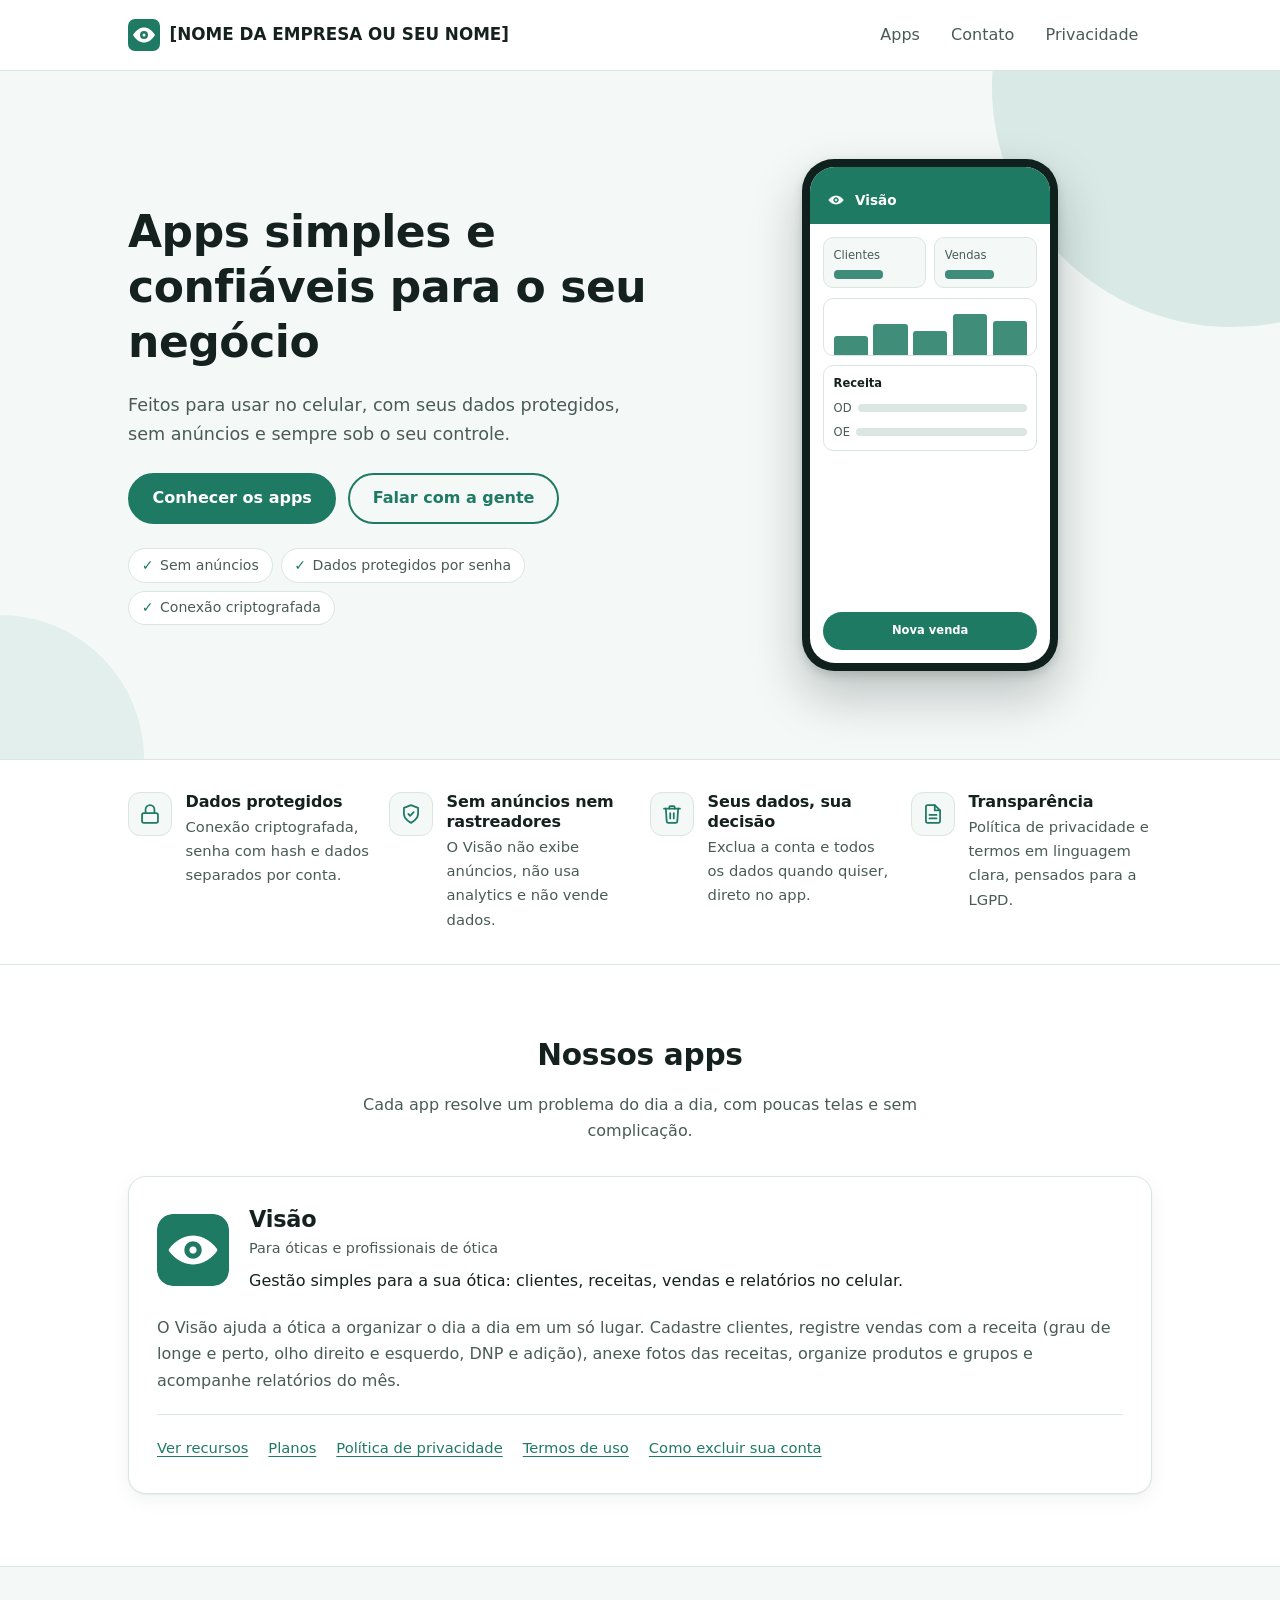
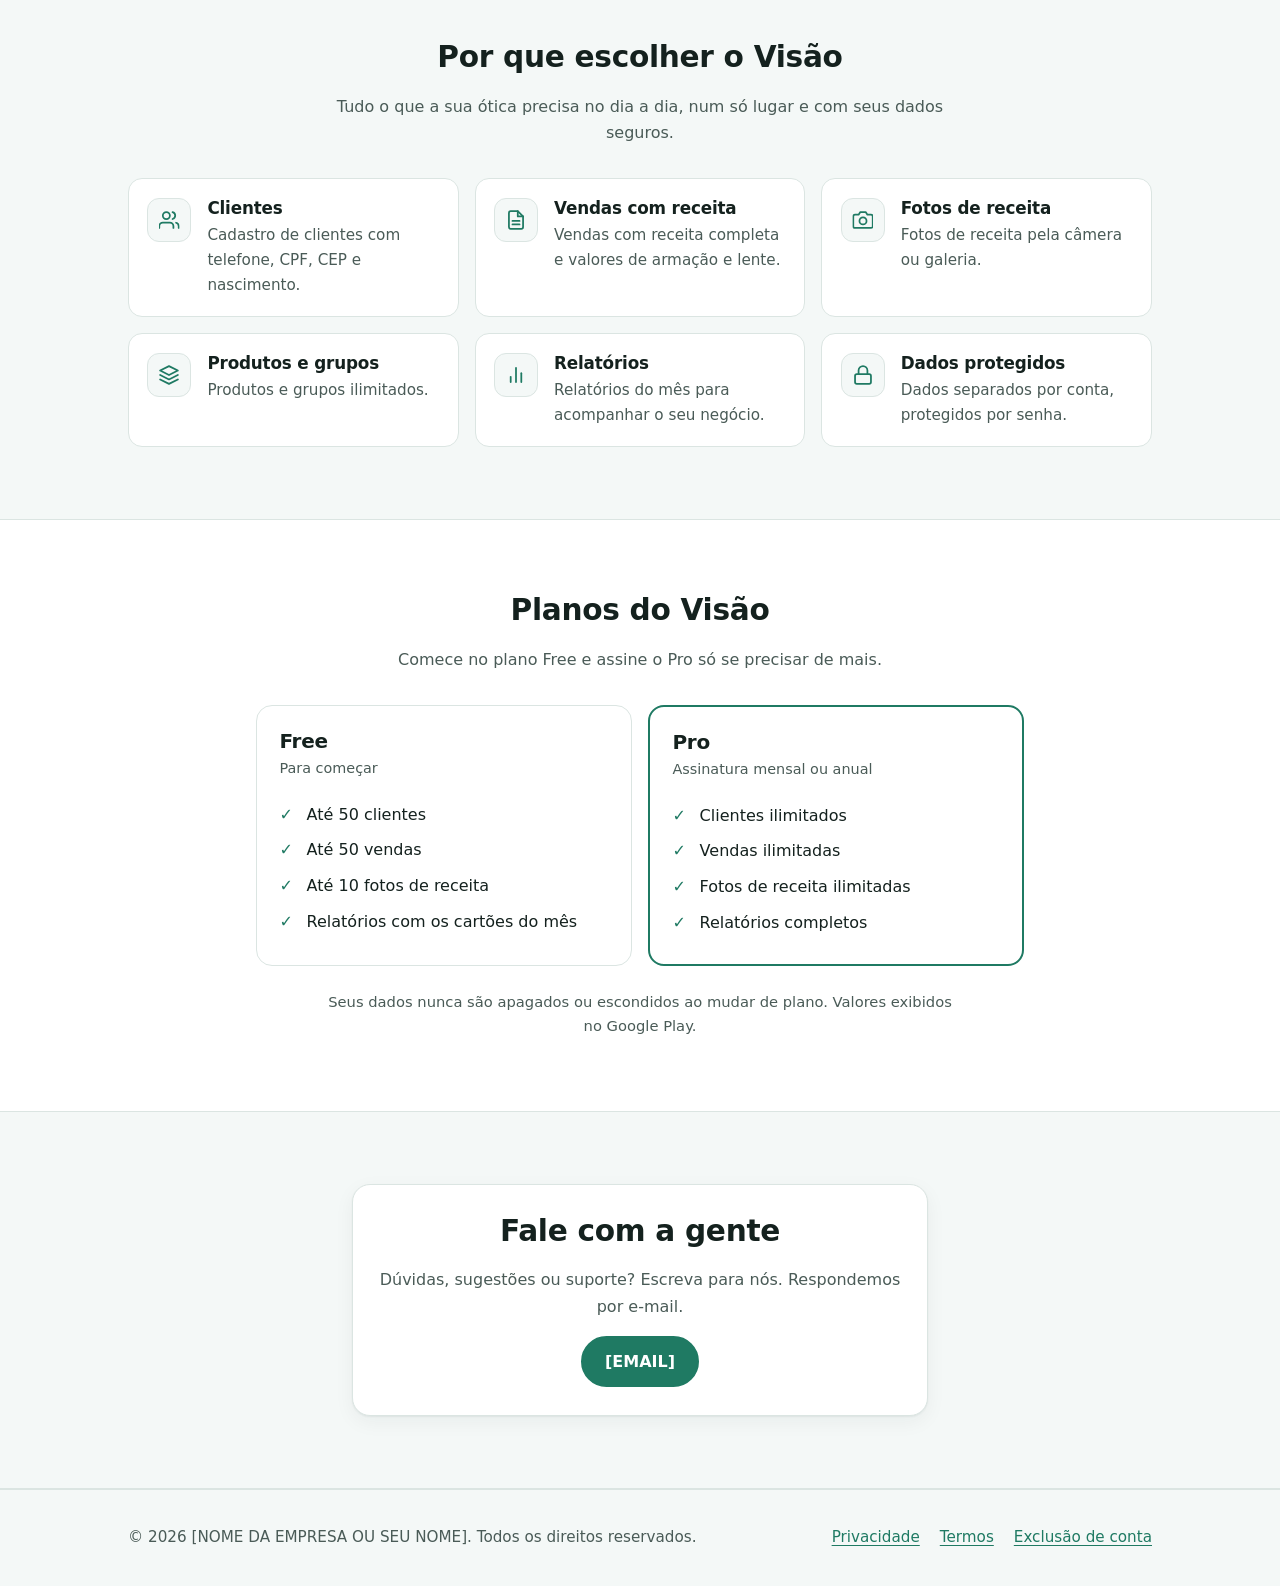
==== commit 89279c87: "Remove selo, status Em breve, seção de provedores e nomes de infraestrutura" ====
--- a/index.html
+++ b/index.html
@@ -44,7 +44,6 @@
     <section class="hero" aria-labelledby="titulo-hero">
       <div class="container">
         <div class="hero__texto">
-          <p class="eyebrow">Desenvolvido no Brasil</p>
           <h1 id="titulo-hero">Apps simples e confiáveis para o seu negócio</h1>
           <p class="hero__lead">Feitos para usar no celular, com seus dados protegidos, sem anúncios e sempre sob o seu controle.</p>
           <div class="hero__acoes">
@@ -140,15 +139,11 @@
                 <p class="app-card__publico">Para óticas e profissionais de ótica</p>
                 <p class="app-card__curta">Gestão simples para a sua ótica: clientes, receitas, vendas e relatórios no celular.</p>
               </div>
+              <!-- Quando o app estiver no Google Play, descomente o bloco abaixo e troque a URL:
               <div class="app-card__acoes">
-                <!-- STATUS: troque "Em breve" por "Disponível" e use o botão ativo abaixo. -->
-                <span class="badge">Em breve</span>
-                <!-- Botão desabilitado (status "Em breve"): -->
-                <button class="btn" type="button" disabled aria-disabled="true">Em breve no Google Play</button>
-                <!-- Botão ativo (status "Disponível"): apague o <button> acima e use este, trocando a URL.
                 <a class="btn" href="[URL DO GOOGLE PLAY]" rel="noopener">Baixar no Google Play</a>
-                -->
-              </div>
+              </div>
+              -->
             </div>
 
             <p class="app-card__longa">O Visão ajuda a ótica a organizar o dia a dia em um só lugar. Cadastre clientes, registre vendas com a receita (grau de longe e perto, olho direito e esquerdo, DNP e adição), anexe fotos das receitas, organize produtos e grupos e acompanhe relatórios do mês.</p>
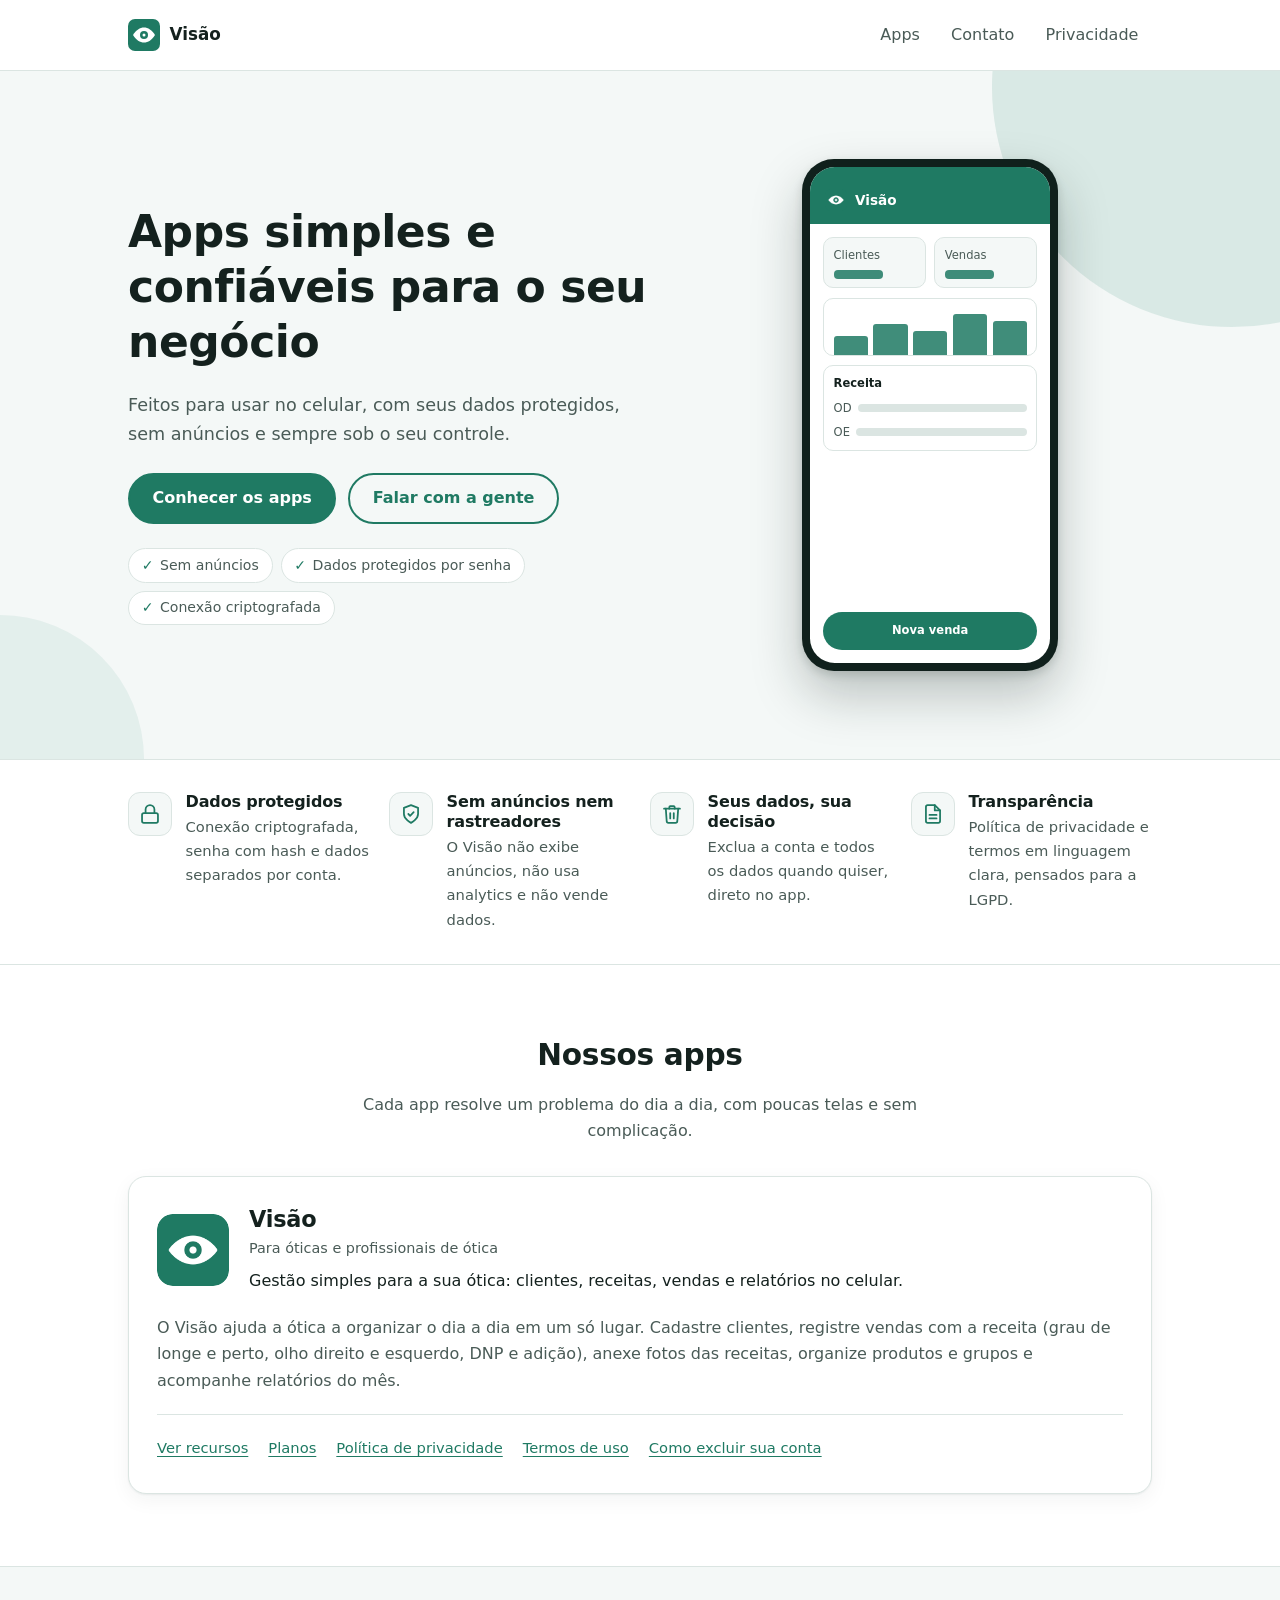
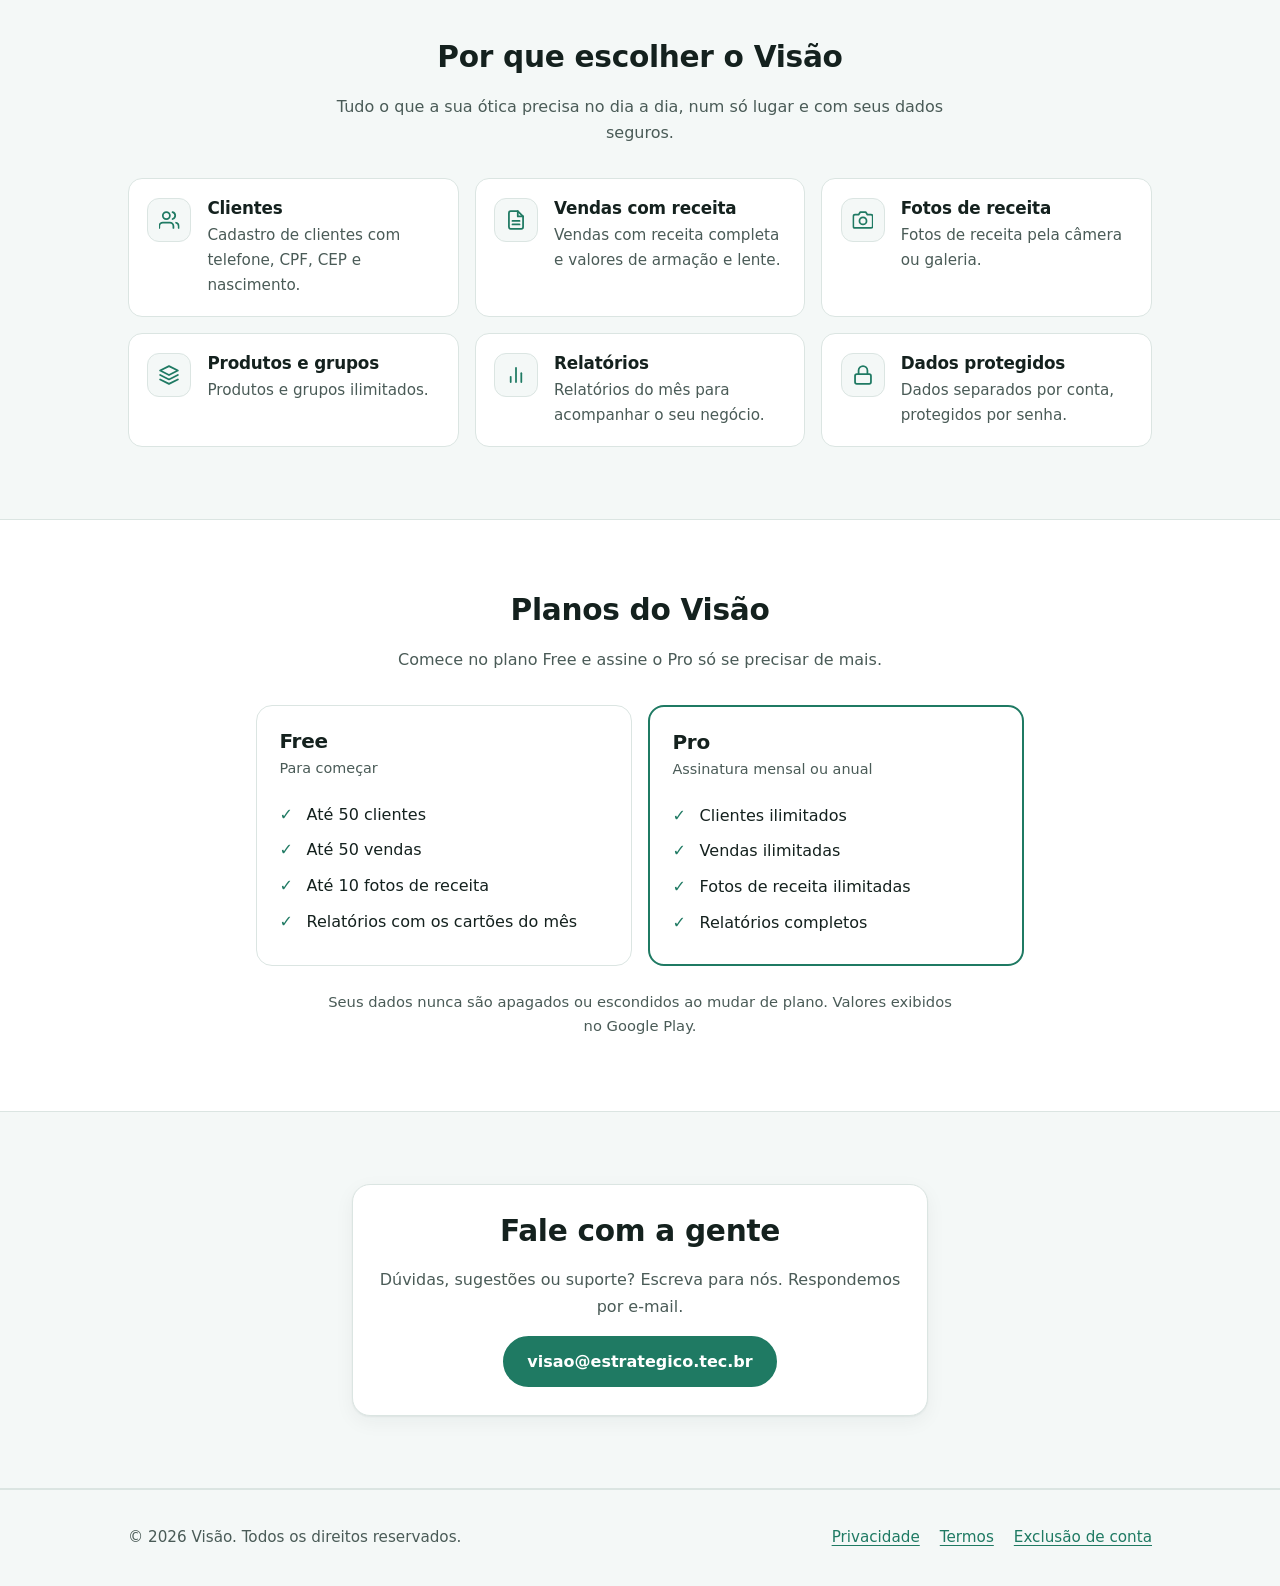
==== commit 9827c162: "Define nome Visão e e-mail de contato; documenta domínio próprio" ====
--- a/index.html
+++ b/index.html
@@ -3,7 +3,7 @@
 <head>
   <meta charset="utf-8">
   <meta name="viewport" content="width=device-width, initial-scale=1">
-  <title>[NOME DA EMPRESA OU SEU NOME] – Apps simples e confiáveis para o seu negócio</title>
+  <title>Visão – Apps simples e confiáveis para o seu negócio</title>
   <meta name="description" content="Apps simples, seguros e sem anúncios para o seu negócio. Conheça o Visão, app de gestão para óticas: clientes, receitas, vendas e relatórios no celular.">
   <meta name="theme-color" content="#1f7a63">
   <link rel="icon" href="img/favicon.svg" type="image/svg+xml">
@@ -11,8 +11,8 @@
 
   <meta property="og:type" content="website">
   <meta property="og:locale" content="pt_BR">
-  <meta property="og:site_name" content="[NOME DA EMPRESA OU SEU NOME]">
-  <meta property="og:title" content="[NOME DA EMPRESA OU SEU NOME] – Apps simples e confiáveis para o seu negócio">
+  <meta property="og:site_name" content="Visão">
+  <meta property="og:title" content="Visão – Apps simples e confiáveis para o seu negócio">
   <meta property="og:description" content="Conheça o Visão, app de gestão para óticas: clientes, receitas, vendas e relatórios no celular.">
   <!-- Opcional: og:image e og:url exigem URL absoluta (ex.: https://USUARIO.github.io/REPO/img/icone-visao.png).
   <meta property="og:image" content="https://USUARIO.github.io/REPO/img/icone-visao.png">
@@ -26,7 +26,7 @@
     <div class="container">
       <a class="brand" href="index.html">
         <img src="img/favicon.svg" alt="" width="32" height="32">
-        <span>[NOME DA EMPRESA OU SEU NOME]</span>
+        <span>Visão</span>
       </a>
       <nav class="site-nav" aria-label="Principal">
         <ul>
@@ -277,7 +277,7 @@
         <div class="contato__caixa">
           <h2 id="titulo-contato">Fale com a gente</h2>
           <p>Dúvidas, sugestões ou suporte? Escreva para nós. Respondemos por e-mail.</p>
-          <a class="btn" href="mailto:[EMAIL]">[EMAIL]</a>
+          <a class="btn" href="mailto:visao@estrategico.tec.br">visao@estrategico.tec.br</a>
         </div>
       </div>
     </section>
@@ -285,7 +285,7 @@
 
   <footer class="site-footer">
     <div class="container">
-      <p>&copy; 2026 [NOME DA EMPRESA OU SEU NOME]. Todos os direitos reservados.</p>
+      <p>&copy; 2026 Visão. Todos os direitos reservados.</p>
       <nav aria-label="Rodapé">
         <ul>
           <li><a href="privacy.html">Privacidade</a></li>
